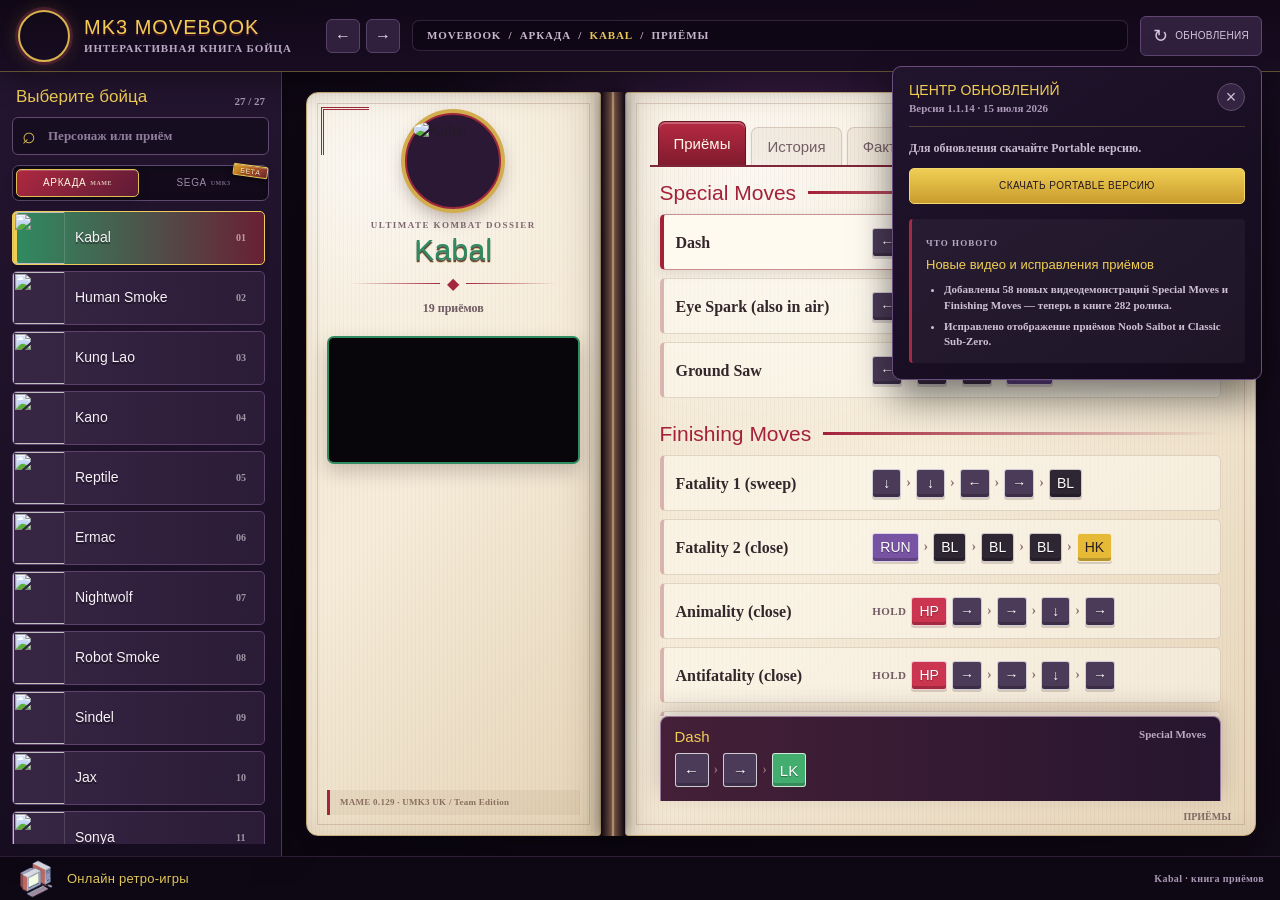
==== web/index.html @ 2551abf8 "feat: добавить мобильную версию сайта" ====
<!doctype html>
<html lang="ru">
<head>
    <meta charset="utf-8">
    <meta name="viewport" content="width=device-width, initial-scale=1">
    <meta id="metaDescription" name="description"
        content="Интерактивная книга приёмов Ultimate Mortal Kombat 3.">
    <meta name="theme-color" content="#140c1d">
    <title>MK3 MoveBook</title>
    <link rel="icon" href="assets/icon.ico" type="image/x-icon">
    <link rel="stylesheet" href="styles.css">
</head>
<body>
    <div class="app-shell">
        <header class="topbar">
            <div class="brand-mark" aria-hidden="true"></div>
            <div class="brand-copy">
                <strong>MK3 MOVEBOOK</strong>
                <span>интерактивная книга бойца</span>
            </div>

            <button id="mobileRosterToggle" class="mobile-roster-toggle"
                type="button" aria-expanded="false"
                aria-controls="rosterPanel">
                <span aria-hidden="true">☰</span>
                <b>Бойцы</b>
            </button>

            <nav class="history-controls" aria-label="Навигация">
                <button id="backButton" class="chrome-button" type="button" title="Назад">←</button>
                <button id="forwardButton" class="chrome-button" type="button" title="Вперёд">→</button>
            </nav>

            <div id="routeBar" class="route-bar" aria-label="Текущая страница"></div>

            <div class="update-control">
                <button id="updateButton" class="update-button" type="button"
                    data-state="idle" title="Открыть обновления"
                    aria-expanded="false" aria-controls="updatePanel">
                    <span aria-hidden="true">↻</span>
                    <b>Обновления</b>
                </button>
                <section id="updatePanel" class="update-panel" role="dialog"
                    aria-label="Обновления MK3 MoveBook" hidden>
                    <header class="update-panel-heading">
                        <div>
                            <span>Центр обновлений</span>
                            <strong id="updatePanelVersion"></strong>
                        </div>
                        <button id="updatePanelClose" type="button"
                            title="Закрыть">×</button>
                    </header>
                    <p id="updatePanelStatus">Проверяем обновления…</p>
                    <div id="updateProgress" class="update-progress"
                        role="progressbar" aria-label="Загрузка обновления"
                        aria-valuemin="0" aria-valuemax="100"
                        aria-valuenow="0" hidden>
                        <div class="update-progress-track">
                            <span id="updateProgressBar"></span>
                        </div>
                        <div class="update-progress-meta">
                            <strong id="updateProgressPercent">0%</strong>
                            <span id="updateProgressBytes"></span>
                        </div>
                    </div>
                    <button id="updateActionButton" class="update-action-button"
                        type="button">Проверить обновления</button>
                    <div class="update-notes">
                        <span>Что нового</span>
                        <h3 id="updateNotesTitle"></h3>
                        <ul id="updateNotesList"></ul>
                    </div>
                </section>
            </div>

        </header>

        <div class="workspace">
            <button id="rosterBackdrop" class="roster-backdrop" type="button"
                aria-label="Закрыть список бойцов" tabindex="-1"></button>
            <aside id="rosterPanel" class="roster-panel">
                <div class="roster-heading">
                    <p>Выберите бойца</p>
                    <strong id="fighterCount"></strong>
                    <button id="mobileRosterClose" class="mobile-roster-close"
                        type="button" aria-label="Закрыть список бойцов">×</button>
                </div>
                <label class="search-box">
                    <span aria-hidden="true">⌕</span>
                    <input id="searchInput" type="search" placeholder="Персонаж или приём">
                </label>
                <div id="platformSwitch" class="platform-switch"
                    role="group" aria-label="Версия игры">
                    <button type="button" data-platform="arcade"
                        aria-pressed="true" title="Аркадная версия через MAME">
                        <b>АРКАДА</b>
                        <small>MAME</small>
                    </button>
                    <button type="button" data-platform="sega"
                        aria-pressed="false" title="Ultimate Mortal Kombat 3 для SEGA — бета-версия данных">
                        <b>SEGA</b>
                        <small>UMK3</small>
                        <span class="platform-beta" aria-hidden="true">БЕТА</span>
                    </button>
                </div>
                <div id="rosterList" class="roster-list" role="listbox"></div>
            </aside>

            <main class="reader">
                <div class="reader-backdrop" aria-hidden="true"></div>
                <article class="book" aria-label="Книга приёмов">
                    <section class="book-page book-page-left">
                        <div class="page-corner page-corner-left" aria-hidden="true"></div>
                        <div class="fighter-seal">
                            <img id="heroPortrait" alt="">
                        </div>
                        <p class="edition-label">ULTIMATE KOMBAT DOSSIER</p>
                        <h1 id="fighterTitle"></h1>
                        <div class="ornament" aria-hidden="true"><span>◆</span></div>
                        <p id="fighterSubtitle" class="fighter-subtitle"></p>

                        <div class="contents-title">Содержание</div>
                        <nav id="categoryNav" class="category-nav"></nav>

                        <section id="movePreview" class="move-preview" hidden>
                            <video id="movePreviewVideo" muted loop playsinline
                                preload="metadata"></video>
                            <div id="moveRequirement" class="move-requirement"
                                role="note" hidden></div>
                        </section>

                        <div class="book-note">
                            <span id="bookNoteLabel">Источник комбинаций</span>
                            <strong id="bookNoteValue">command.dat</strong>
                            <small id="bookNoteMeta">Набор приёмов для MAME 0.129</small>
                        </div>
                    </section>

                    <div class="book-gutter" aria-hidden="true"></div>

                    <section class="book-page book-page-right">
                        <div class="page-corner page-corner-right" aria-hidden="true"></div>
                        <nav id="sectionTabs" class="section-tabs" aria-label="Разделы персонажа">
                            <button type="button" data-tab="moves">Приёмы</button>
                            <button type="button" data-tab="history">История</button>
                            <button type="button" data-tab="facts">Факты</button>
                            <button id="secretsButton" type="button"
                                data-tab="secrets">Секреты и коды</button>
                            <div class="notation-switch">
                                <span>Кнопки</span>
                                <button id="notationToggle" class="notation-toggle"
                                    type="button" role="switch" aria-checked="false"
                                    title="Переключить обозначения АРКАДА / SEGA">
                                    <i aria-hidden="true"></i>
                                    <b>АРКАДА</b>
                                    <b>SEGA</b>
                                </button>
                            </div>
                        </nav>

                        <div id="platformNotice" class="platform-notice"
                            role="note" hidden></div>
                        <div id="pageContent" class="page-content"></div>
                        <div id="comboFocus" class="combo-focus" hidden></div>
                        <div class="page-number" id="rightPageNumber"></div>
                    </section>
                </article>
            </main>
        </div>

        <footer class="statusbar">
            <button id="communityButton" class="community-entry" type="button"
                aria-pressed="false" title="Открыть страницу сообщества">
                <img src="assets/community/ori-logo.gif" alt="">
                <span>Онлайн ретро-игры</span>
            </button>
            <a id="portableDownload" class="portable-download"
                href="https://github.com/RinatBy/MK3MoveBook/releases/latest"
                target="_blank" rel="noopener noreferrer"
                hidden>Скачать Portable</a>
            <span id="statusText">Готово</span>
        </footer>
    </div>

    <div id="toastyEasterEgg" class="toasty-easter-egg" aria-hidden="true">
        <img src="assets/easter-eggs/toasty.png" alt="">
    </div>

    <script src="data/moves.js"></script>
    <script src="data/sega-moves.js"></script>
    <script src="data/lore.js"></script>
    <script>
        document.write('<script src="data/animations.js?v=' + Date.now() + '"><\/script>');
    </script>
    <script src="data/changelog.js"></script>
    <script src="app.js"></script>
</body>
</html>
---- web/styles.css ----
@font-face {
    font-family: "Russo One";
    src: url("assets/fonts/RussoOne-Regular.ttf") format("truetype");
    font-display: swap;
}

@font-face {
    font-family: "Literata";
    src: url("assets/fonts/Literata-Variable.ttf") format("truetype");
    font-weight: 200 900;
    font-display: swap;
}

:root {
    --ink: #251b26;
    --muted-ink: #73646b;
    --paper: #f1e5cf;
    --paper-deep: #e5d4b8;
    --wine: #a91f38;
    --wine-dark: #5a1221;
    --gold: #e2bd4c;
    --purple: #21142d;
    --purple-soft: #352442;
    --accent: #d8ad3a;
    color-scheme: dark;
    font-family: "Literata", Georgia, serif;
}

* {
    box-sizing: border-box;
}

html,
body {
    width: 100%;
    height: 100%;
    margin: 0;
    overflow: hidden;
    background: #100918;
}

button,
input,
select {
    font: inherit;
}

button {
    border: 0;
}

.app-shell {
    display: grid;
    grid-template-rows: 72px minmax(0, 1fr) 44px;
    width: 100%;
    height: 100%;
    min-width: 980px;
    color: #f8f1fa;
    background:
        linear-gradient(110deg, rgba(13, 7, 20, .96), rgba(35, 20, 48, .92)),
        url("assets/book-cover.png") center / cover fixed;
}

.topbar {
    display: grid;
    grid-template-columns: 54px 230px auto minmax(220px, 1fr) auto;
    align-items: center;
    gap: 12px;
    padding: 8px 18px;
    background: linear-gradient(180deg, rgba(16, 8, 23, .98), rgba(25, 13, 34, .97));
    border-bottom: 1px solid rgba(230, 200, 99, .38);
    box-shadow: 0 8px 28px rgba(0, 0, 0, .38);
    z-index: 5;
}

.brand-mark {
    width: 52px;
    height: 52px;
    border: 2px solid #d7b44d;
    border-radius: 50%;
    background: url("assets/book-cover.png") 48% 46% / 310px auto;
    box-shadow: 0 0 0 3px rgba(117, 39, 62, .5), 0 0 20px rgba(228, 183, 63, .2);
}

.brand-copy {
    display: flex;
    flex-direction: column;
    min-width: 0;
}

.brand-copy strong {
    color: #f0ce55;
    font: 20px/1 "Russo One", sans-serif;
    letter-spacing: .05em;
    text-shadow: 0 2px 0 #4b1421;
}

.brand-copy span {
    margin-top: 6px;
    color: #baa9c4;
    font: 600 11px/1 "Literata", serif;
    letter-spacing: .08em;
    text-transform: uppercase;
}

.mobile-roster-toggle,
.mobile-roster-close,
.roster-backdrop {
    display: none;
}

.history-controls {
    display: flex;
    gap: 6px;
}

.chrome-button {
    width: 34px;
    height: 34px;
    color: #eadff0;
    background: #30203e;
    border: 1px solid #574267;
    border-radius: 6px;
    cursor: pointer;
}

.chrome-button:hover {
    color: #fff;
    background: #4b315f;
}

.route-bar {
    min-width: 0;
    padding: 9px 14px;
    overflow: hidden;
    color: #c6b6ce;
    background: rgba(8, 4, 13, .42);
    border: 1px solid rgba(132, 102, 150, .3);
    border-radius: 7px;
    font: 600 11px/1 "Literata", serif;
    letter-spacing: .08em;
    text-overflow: ellipsis;
    text-transform: uppercase;
    white-space: nowrap;
}

.route-bar b {
    color: #e6c657;
    font-weight: 800;
}

.update-control {
    position: relative;
}

.update-button {
    display: inline-flex;
    align-items: center;
    justify-content: center;
    gap: 7px;
    height: 40px;
    padding: 0 12px;
    color: #d7c4df;
    background: #30203e;
    border: 1px solid #604671;
    border-radius: 6px;
    cursor: pointer;
    white-space: nowrap;
}

.update-button > span {
    font: 18px/1 "Russo One", sans-serif;
}

.update-button > b {
    font: 10px/1 "Russo One", sans-serif;
    letter-spacing: .03em;
    text-transform: uppercase;
}

.hosted-site .update-button {
    gap: 0;
}

.hosted-site .update-button > span,
.hosted-site #updatePanelStatus,
.hosted-site .update-progress,
.hosted-site .update-action-button {
    display: none;
}

.hosted-site .update-notes {
    margin-top: 0;
}

.update-button:hover {
    color: #fff;
    background: #4b315f;
}

.update-button[data-state="available"] {
    color: #241521;
    background: linear-gradient(#f0ce55, #c89c2d);
    border-color: #f3d86d;
    box-shadow: 0 0 16px rgba(226, 189, 76, .24);
}

.update-button[data-state="error"] {
    color: #fff0f2;
    background: #7d2639;
    border-color: #c54a61;
}

.update-button:disabled {
    cursor: wait;
    opacity: .72;
}

.update-panel {
    position: absolute;
    top: calc(100% + 10px);
    right: 0;
    z-index: 20;
    width: 370px;
    padding: 16px;
    color: #eadff0;
    background: linear-gradient(145deg, #21142d, #130b1c);
    border: 1px solid #6b4d7d;
    border-radius: 9px;
    box-shadow: 0 18px 38px rgba(0, 0, 0, .52);
}

.update-panel[hidden] {
    display: none;
}

.update-panel-heading {
    display: flex;
    align-items: start;
    justify-content: space-between;
    gap: 14px;
    padding-bottom: 12px;
    border-bottom: 1px solid rgba(226, 189, 76, .25);
}

.update-panel-heading span,
.update-panel-heading strong {
    display: block;
}

.update-panel-heading span {
    color: #f0ce55;
    font: 14px/1 "Russo One", sans-serif;
    text-transform: uppercase;
}

.update-panel-heading strong {
    margin-top: 6px;
    color: #ac9ab8;
    font: 600 11px/1 "Literata", serif;
}

.update-panel-heading button {
    width: 28px;
    height: 28px;
    color: #cfbfd7;
    background: #342441;
    border: 1px solid #604c6d;
    border-radius: 50%;
    cursor: pointer;
    font: 18px/1 "Russo One", sans-serif;
}

.update-panel > p {
    margin: 13px 0 11px;
    color: #c9bacf;
    font: 600 12px/1.45 "Literata", serif;
}

.update-progress {
    margin: 0 0 11px;
}

.update-progress[hidden] {
    display: none;
}

.update-progress-track {
    height: 9px;
    overflow: hidden;
    background: #30233a;
    border: 1px solid #574663;
    border-radius: 999px;
    box-shadow: inset 0 1px 3px rgba(0, 0, 0, .42);
}

.update-progress-track span {
    display: block;
    width: 0;
    height: 100%;
    background: linear-gradient(90deg, #b52d4a, #f0ce55);
    border-radius: inherit;
    box-shadow: 0 0 10px rgba(240, 206, 85, .32);
    transition: width .14s linear;
}

.update-progress-meta {
    display: flex;
    justify-content: space-between;
    gap: 12px;
    margin-top: 6px;
    color: #ab9ab5;
    font: 650 10px/1 "Literata", serif;
}

.update-progress-meta strong {
    color: #f0ce55;
    font-family: "Russo One", sans-serif;
}

.update-action-button {
    width: 100%;
    min-height: 36px;
    padding: 7px 12px;
    color: #251721;
    background: linear-gradient(#f0ce55, #c89c2d);
    border: 1px solid #f3d86d;
    border-radius: 5px;
    cursor: pointer;
    font: 10px/1.2 "Russo One", sans-serif;
    letter-spacing: .04em;
    text-transform: uppercase;
}

.update-action-button:disabled {
    color: #93869a;
    background: #30233a;
    border-color: #574663;
    cursor: wait;
}

.update-notes {
    margin-top: 15px;
    padding: 13px 14px;
    color: #ddd0e2;
    background: rgba(255, 255, 255, .045);
    border-left: 3px solid #a72a43;
    border-radius: 4px;
}

.update-notes > span {
    color: #bba9c3;
    font: 700 9px/1 "Literata", serif;
    letter-spacing: .12em;
    text-transform: uppercase;
}

.update-notes h3 {
    margin: 7px 0 9px;
    color: #f0ce55;
    font: 13px/1.25 "Russo One", sans-serif;
}

.update-notes ul {
    display: grid;
    gap: 6px;
    margin: 0;
    padding-left: 18px;
    color: #cfc1d4;
    font: 580 11px/1.4 "Literata", serif;
}

.workspace {
    display: grid;
    grid-template-columns: 282px minmax(0, 1fr);
    min-height: 0;
}

.roster-panel {
    display: grid;
    grid-template-rows: auto auto auto minmax(0, 1fr);
    gap: 10px;
    padding: 16px 12px 12px;
    overflow: hidden;
    background: linear-gradient(180deg, rgba(36, 21, 48, .98), rgba(23, 13, 32, .98));
    border-right: 1px solid rgba(226, 189, 76, .28);
    box-shadow: 10px 0 28px rgba(0, 0, 0, .22);
    z-index: 2;
}

.roster-heading {
    display: flex;
    align-items: end;
    justify-content: space-between;
    padding: 0 4px;
}

.roster-heading p {
    margin: 0;
    color: #f0ce55;
    font: 17px/1.1 "Russo One", sans-serif;
}

.roster-heading strong {
    color: #a894b5;
    font: 700 11px/1 "Literata", serif;
}

.search-box {
    display: grid;
    grid-template-columns: 24px 1fr;
    align-items: center;
    height: 38px;
    padding: 0 9px;
    background: #160d20;
    border: 1px solid #5f496f;
    border-radius: 6px;
}

.search-box span {
    color: #d8b84f;
    font-size: 23px;
}

.search-box input {
    width: 100%;
    color: #fff;
    background: transparent;
    border: 0;
    outline: 0;
    font: 600 13px/1 "Literata", serif;
}

.search-box input::placeholder {
    color: #8f7d9c;
}

.platform-switch {
    display: grid;
    grid-template-columns: 1fr 1fr;
    gap: 3px;
    padding: 3px;
    background: #130b1b;
    border: 1px solid #5f496f;
    border-radius: 7px;
    box-shadow: inset 0 2px 8px rgba(0, 0, 0, .3);
}

.platform-switch button {
    position: relative;
    display: flex;
    align-items: center;
    justify-content: center;
    gap: 4px;
    min-width: 0;
    height: 28px;
    padding: 1px 6px 0;
    color: #9d8aaa;
    background: transparent;
    border: 1px solid transparent;
    border-radius: 5px;
    cursor: pointer;
}

.platform-switch button:hover {
    color: #f5e8f7;
    background: #30203e;
    border-color: #684e78;
}

.platform-switch button[aria-pressed="true"] {
    color: #fff7df;
    background:
        linear-gradient(135deg, rgba(181, 42, 66, .96), rgba(94, 27, 55, .98));
    border-color: #dfbd52;
    box-shadow:
        inset 0 1px 0 rgba(255, 255, 255, .2),
        0 3px 10px rgba(0, 0, 0, .28);
}

.platform-switch button[data-platform="sega"][aria-pressed="true"] {
    background:
        linear-gradient(135deg, rgba(0, 145, 208, .96), rgba(0, 72, 138, .98));
}

.platform-beta {
    position: absolute;
    top: -5px;
    right: -4px;
    z-index: 2;
    min-width: 35px;
    padding: 2px 5px 1px;
    color: #fff8dc;
    background:
        linear-gradient(135deg, #d8a527 0%, #ad561f 52%, #692035 100%);
    border: 1px solid #f0ce55;
    border-radius: 2px;
    box-shadow:
        inset 0 1px 0 rgba(255, 255, 255, .28),
        0 2px 5px rgba(0, 0, 0, .5);
    font: 7px/1 "Russo One", sans-serif;
    letter-spacing: .08em;
    text-shadow: 0 1px 1px rgba(66, 17, 16, .85);
    white-space: nowrap;
    transform: rotate(8deg);
    pointer-events: none;
}

.platform-switch button b {
    display: block;
    font: 10px/1 "Russo One", sans-serif;
    letter-spacing: .06em;
}

.platform-switch button small {
    display: block;
    color: currentColor;
    font: 700 6px/1 "Literata", serif;
    letter-spacing: .08em;
    opacity: .72;
}

.roster-list {
    display: grid;
    align-content: start;
    gap: 6px;
    padding-right: 4px;
    overflow-x: hidden;
    overflow-y: auto;
    scrollbar-color: #76558d #1a1022;
    scrollbar-width: thin;
}

.fighter-card {
    --card-accent: #9e2637;
    display: grid;
    grid-template-columns: 52px 1fr 28px;
    align-items: center;
    min-height: 54px;
    padding: 0;
    overflow: hidden;
    color: #f7f0f8;
    text-align: left;
    background: linear-gradient(90deg, rgba(57, 39, 70, .95), rgba(45, 29, 57, .88));
    border: 1px solid #5a426b;
    border-radius: 5px;
    cursor: pointer;
    transition: transform .13s ease, border-color .13s ease, background .13s ease;
}

.fighter-card:hover {
    transform: translateX(3px);
    border-color: #9c77b3;
    background: #493258;
}

.fighter-card[aria-selected="true"] {
    background: linear-gradient(90deg, var(--card-accent), #692035);
    border-color: #edcb5d;
    box-shadow: inset 4px 0 0 #f0ce55, 0 4px 12px rgba(0, 0, 0, .25);
}

.fighter-card img {
    width: 52px;
    height: 52px;
    object-fit: cover;
    image-rendering: auto;
    border-right: 1px solid rgba(255, 255, 255, .14);
}

.fighter-card span {
    display: grid;
    min-width: 0;
    gap: 4px;
    padding: 0 10px;
}

.fighter-card span b {
    overflow: hidden;
    font: 14px/1.1 "Russo One", sans-serif;
    text-overflow: ellipsis;
    text-shadow: 0 2px 1px rgba(0, 0, 0, .45);
    white-space: nowrap;
}

.fighter-card span em {
    width: max-content;
    max-width: 100%;
    padding: 3px 5px 2px;
    overflow: hidden;
    color: #f7e5ad;
    background: rgba(111, 26, 43, .9);
    border: 1px solid rgba(235, 190, 75, .5);
    border-radius: 3px;
    font: 8px/1 "Russo One", sans-serif;
    font-style: normal;
    letter-spacing: .04em;
    text-overflow: ellipsis;
    white-space: nowrap;
}

.fighter-card > small {
    color: rgba(255, 255, 255, .55);
    font: 700 10px/1 "Literata", serif;
}

.fighter-card.is-platform-unavailable {
    opacity: .7;
    background: linear-gradient(90deg, rgba(52, 48, 57, .96), rgba(35, 31, 40, .92));
    border-color: #605963;
}

.fighter-card.is-platform-unavailable:hover {
    opacity: .9;
    border-color: #958a99;
    background: #464047;
}

.fighter-card.is-platform-unavailable[aria-selected="true"] {
    opacity: .88;
    background: linear-gradient(90deg, #4f464d, #342d35);
    border-color: #dfbd52;
}

.fighter-card.is-platform-unavailable img {
    filter: grayscale(1) brightness(.72) contrast(1.08);
}

.reader {
    position: relative;
    min-width: 0;
    min-height: 0;
    padding: 20px 24px;
    overflow: hidden;
}

.reader-backdrop {
    position: absolute;
    inset: 0;
    background:
        radial-gradient(circle at 50% 8%, rgba(126, 60, 143, .34), transparent 40%),
        linear-gradient(rgba(13, 7, 18, .38), rgba(10, 5, 14, .68));
    pointer-events: none;
}

.book {
    position: relative;
    display: grid;
    grid-template-columns: minmax(230px, 31%) 24px minmax(0, 1fr);
    width: min(1180px, 100%);
    height: 100%;
    margin: 0 auto;
    filter: drop-shadow(0 24px 28px rgba(0, 0, 0, .48));
}

.book-page {
    position: relative;
    min-width: 0;
    min-height: 0;
    color: var(--ink);
    background:
        linear-gradient(90deg, rgba(105, 69, 42, .035) 1px, transparent 1px) 0 0 / 4px 100%,
        radial-gradient(circle at 20% 10%, rgba(255, 255, 255, .72), transparent 35%),
        linear-gradient(135deg, var(--paper), #f6ecd9 48%, var(--paper-deep));
    border: 1px solid #c8ad7c;
}

.book-page::after {
    content: "";
    position: absolute;
    inset: 10px;
    border: 1px solid rgba(112, 60, 45, .2);
    pointer-events: none;
}

.book-page-left {
    display: flex;
    flex-direction: column;
    align-items: center;
    padding: 28px 24px 34px;
    border-radius: 12px 3px 3px 12px;
    box-shadow: inset -18px 0 28px rgba(84, 52, 36, .11);
}

.book-page-right {
    display: grid;
    grid-template-rows: 54px auto minmax(0, 1fr) auto;
    padding: 20px 24px 34px;
    border-radius: 3px 12px 12px 3px;
    box-shadow: inset 18px 0 28px rgba(84, 52, 36, .09);
}

.book-page-right.is-global-page {
    grid-template-rows: minmax(0, 1fr) auto;
}

.book-page-right.is-global-page .page-content {
    grid-row: 1;
}

.book-page-right.is-global-page .combo-focus {
    grid-row: 2;
}

.book-gutter {
    position: relative;
    z-index: 2;
    background: linear-gradient(90deg, rgba(15, 7, 18, .8), #6d4d40 43%, #c2a77e 50%, #6d4d40 57%, rgba(15, 7, 18, .8));
    box-shadow: 0 0 18px rgba(0, 0, 0, .55);
}

.page-corner {
    position: absolute;
    top: 14px;
    width: 48px;
    height: 48px;
    border-top: 3px double #9b273b;
}

.page-corner-left {
    left: 14px;
    border-left: 3px double #9b273b;
}

.page-corner-right {
    right: 14px;
    border-right: 3px double #9b273b;
}

.fighter-seal {
    position: relative;
    width: 112px;
    height: 112px;
    padding: 7px;
    border: 2px solid #9d273b;
    border-radius: 50%;
    background: #2a1834;
    box-shadow: 0 0 0 4px #d2ad4d, 0 8px 18px rgba(52, 24, 30, .35);
}

.fighter-seal img {
    width: 100%;
    height: 100%;
    border-radius: 50%;
    object-fit: cover;
}

.book.is-platform-unavailable .fighter-seal img {
    filter: grayscale(1) brightness(.75) contrast(1.08);
}

.fighter-seal.is-secrets {
    padding: 5px;
    background: #ead9bd;
}

.fighter-seal.is-secrets img {
    opacity: 1;
    object-fit: contain;
}

.fighter-seal.is-toasty-trigger {
    cursor: pointer;
    transition: transform .16s ease, box-shadow .16s ease;
}

.fighter-seal.is-toasty-trigger:hover {
    transform: translateY(-2px);
    box-shadow:
        0 0 0 4px #f0c95c,
        0 10px 20px rgba(52, 24, 30, .4);
}

.fighter-seal.is-toasty-trigger:focus-visible {
    outline: 3px solid rgba(242, 205, 83, .75);
    outline-offset: 6px;
}

.fighter-seal.is-community {
    width: 132px;
    height: 132px;
    padding: 8px;
    background: #180f21;
    border-color: #8d4a31;
    border-radius: 18px;
    box-shadow:
        0 0 0 4px #c5914d,
        0 10px 22px rgba(52, 24, 30, .32);
}

.fighter-seal.is-community img {
    border-radius: 10px;
    object-fit: contain;
    image-rendering: auto;
}

.edition-label {
    margin: 20px 0 7px;
    color: #7f6670;
    font: 700 9px/1 "Literata", serif;
    letter-spacing: .16em;
}

#fighterTitle {
    max-width: 100%;
    margin: 0;
    color: var(--accent);
    font: 30px/.98 "Russo One", sans-serif;
    letter-spacing: .01em;
    text-align: center;
    text-shadow: 0 2px 0 rgba(45, 27, 34, .72), 0 3px 0 rgba(215, 186, 119, .72);
    word-break: break-word;
}

.ornament {
    display: flex;
    align-items: center;
    width: 82%;
    gap: 7px;
    margin: 15px 0 10px;
    color: #a3273d;
}

.ornament::before,
.ornament::after {
    content: "";
    flex: 1;
    height: 1px;
    background: linear-gradient(90deg, transparent, #a3273d);
}

.ornament::after {
    background: linear-gradient(90deg, #a3273d, transparent);
}

.fighter-subtitle {
    margin: 0 0 18px;
    color: #6d5a60;
    font: 650 12px/1.45 "Literata", serif;
    text-align: center;
}

.contents-title {
    width: 100%;
    margin-bottom: 7px;
    color: #9c2338;
    font: 18px/1 "Russo One", sans-serif;
}

.category-nav {
    width: 100%;
    min-height: 0;
    overflow-y: auto;
}

.category-link {
    display: flex;
    align-items: center;
    justify-content: space-between;
    width: 100%;
    padding: 8px 5px;
    color: #35282d;
    background: transparent;
    border-bottom: 1px dotted rgba(93, 64, 59, .35);
    cursor: pointer;
    font: 700 12px/1.2 "Literata", serif;
    text-align: left;
}

.category-link:hover {
    color: #a42138;
    padding-left: 10px;
}

.category-link b {
    color: #9d7d55;
    font: 800 10px/1 "Literata", serif;
}

.move-preview {
    position: relative;
    z-index: 1;
    flex: 0 0 auto;
    width: 100%;
    margin: 14px 0 10px;
    overflow: hidden;
    background: #160f1b;
    border: 2px solid var(--accent);
    border-radius: 7px;
    box-shadow: 0 8px 18px rgba(52, 29, 39, .22);
}

.move-preview[hidden] {
    display: none;
}

.move-preview video {
    display: block;
    width: 100%;
    height: auto;
    background: #08060a;
    object-fit: contain;
    cursor: pointer;
}

.move-preview video[hidden] {
    display: none;
}

.move-requirement {
    position: relative;
    padding: 8px 10px 10px;
    color: #f8eee2;
    background:
        radial-gradient(circle at 100% 0, rgba(210, 151, 48, .18), transparent 40%),
        linear-gradient(145deg, #321624, #190f1c 68%);
    border-top: 2px solid #d39a35;
    box-shadow: inset 0 1px 0 rgba(255, 234, 177, .12);
    font: 650 10px/1.3 "Literata", serif;
}

.move-requirement[hidden] {
    display: none;
}

.move-requirement-heading {
    display: flex;
    align-items: center;
    gap: 6px;
    color: #ffd66d;
    text-transform: uppercase;
}

.move-requirement-heading span {
    display: inline-grid;
    place-items: center;
    flex: 0 0 18px;
    width: 18px;
    height: 18px;
    color: #28121d;
    background: #f0bd49;
    border-radius: 50%;
    box-shadow: 0 0 12px rgba(238, 180, 63, .35);
    font: 13px/1 "Russo One", sans-serif;
}

.move-requirement-heading strong {
    font: 11px/1.1 "Russo One", sans-serif;
    letter-spacing: .06em;
}

.move-requirement-lead {
    margin: 6px 0;
    color: #fff8e9;
}

.move-requirement-lead b {
    color: #ffd66d;
}

.move-requirement ol {
    margin: 0;
    padding-left: 16px;
}

.move-requirement li + li {
    margin-top: 5px;
}

.move-requirement li::marker {
    color: #eab448;
    font-weight: 900;
}

.move-requirement li b {
    color: #ffd66d;
}

.move-requirement-command {
    display: inline;
}

.move-requirement-action {
    color: #e6d7cf;
}

.move-requirement-command .keycap {
    display: inline-grid;
    min-width: 20px;
    height: 20px;
    margin: 0 1px;
    padding: 0 4px;
    vertical-align: middle;
    font-size: 9px;
}

.move-requirement-command .sequence-separator {
    color: #c9a45d;
    font-size: 9px;
}

.book-note {
    width: 100%;
    margin-top: auto;
    padding: 10px 12px;
    color: #725e63;
    background: rgba(130, 86, 65, .08);
    border-left: 3px solid #a5263c;
    font-size: 10px;
}

.book-note span,
.book-note strong,
.book-note small {
    display: block;
}

.book-note strong {
    margin-top: 3px;
    color: #3c2b31;
    letter-spacing: .05em;
}

.book-note small {
    margin-top: 6px;
    color: #8a6f60;
    font: 700 9px/1.2 "Literata", serif;
    letter-spacing: .03em;
}

.book-note span[hidden],
.book-note strong[hidden],
.book-note small[hidden] {
    display: none;
}

.book-note span[hidden] ~ small {
    margin-top: 0;
}

.section-tabs {
    position: relative;
    z-index: 2;
    grid-row: 1;
    display: flex;
    align-items: end;
    gap: 5px;
    padding: 0 8px;
    border-bottom: 2px solid #7f2638;
}

.section-tabs[hidden] {
    display: none;
}

.section-tabs > button {
    height: 38px;
    padding: 0 15px;
    color: #745e65;
    background: rgba(151, 111, 78, .08);
    border: 1px solid rgba(116, 77, 59, .22);
    border-bottom: 0;
    border-radius: 7px 7px 0 0;
    cursor: pointer;
    font: 15px/1 "Russo One", sans-serif;
}

.section-tabs > button:hover {
    color: #9d2037;
    background: rgba(169, 31, 56, .08);
}

.section-tabs > button[aria-selected="true"] {
    height: 44px;
    color: #fff8e8;
    background: linear-gradient(#b52a42, #811b2e);
    border-color: #651424;
    box-shadow: inset 0 2px 0 rgba(255, 255, 255, .25);
}

.platform-notice {
    position: relative;
    z-index: 3;
    display: grid;
    grid-row: 2;
    grid-template-columns: auto minmax(0, 1fr);
    align-items: center;
    gap: 11px;
    margin: 10px 10px 0;
    padding: 10px 12px;
    color: #4b2b31;
    background:
        linear-gradient(90deg, rgba(176, 41, 61, .16), rgba(117, 82, 68, .08));
    border: 1px solid rgba(151, 35, 53, .38);
    border-left: 5px solid #a5263c;
    border-radius: 5px;
}

.platform-notice[hidden] {
    display: none;
}

.platform-notice strong {
    padding: 5px 7px 4px;
    color: #fff4d4;
    background: #8f2135;
    border-radius: 3px;
    font: 10px/1 "Russo One", sans-serif;
    letter-spacing: .05em;
    white-space: nowrap;
}

.platform-notice span {
    font: 700 11px/1.35 "Literata", serif;
}

.notation-switch {
    display: flex;
    align-items: center;
    gap: 3px;
    height: 34px;
    margin: 0 0 5px auto;
    padding: 3px;
    color: #79636a;
    background: rgba(74, 48, 67, .09);
    border: 1px solid rgba(111, 73, 80, .25);
    border-radius: 18px;
}

.notation-switch[hidden] {
    display: none;
}

.notation-switch > span {
    padding: 0 5px 0 8px;
    font: 650 9px/1 "Literata", serif;
    letter-spacing: .06em;
    text-transform: uppercase;
}

.notation-toggle {
    position: relative;
    display: grid;
    grid-template-columns: 1fr 1fr;
    width: 124px;
    height: 28px;
    padding: 2px;
    overflow: hidden;
    color: #705b63;
    background: rgba(68, 45, 62, .09);
    border: 1px solid rgba(111, 73, 80, .28);
    border-radius: 14px;
    cursor: pointer;
}

.notation-toggle i {
    position: absolute;
    top: 2px;
    left: 2px;
    width: calc(50% - 2px);
    height: 22px;
    background: linear-gradient(#a82a42, #701b2d);
    border-radius: 11px;
    box-shadow: inset 0 1px 0 rgba(255, 255, 255, .25),
        0 2px 5px rgba(66, 36, 43, .2);
    transition: transform .22s ease;
}

.notation-toggle[aria-checked="true"] i {
    transform: translateX(100%);
}

.notation-toggle b {
    position: relative;
    z-index: 1;
    display: grid;
    place-items: center;
    color: #705b63;
    font: 9px/1 "Russo One", sans-serif;
}

.notation-toggle b:first-of-type,
.notation-toggle[aria-checked="true"] b:last-of-type {
    color: #fff8e8;
}

.notation-toggle[aria-checked="true"] b:first-of-type {
    color: #705b63;
}

.page-content {
    position: relative;
    z-index: 1;
    grid-row: 3;
    min-height: 0;
    padding: 14px 10px 30px;
    overflow-y: auto;
    scrollbar-color: #9e735f transparent;
    scrollbar-width: thin;
}

.chapter {
    scroll-margin-top: 8px;
}

.chapter + .chapter {
    margin-top: 24px;
}

.chapter-heading {
    display: flex;
    align-items: center;
    gap: 12px;
    margin: 0 0 10px;
    color: #a32139;
    font: 21px/1.1 "Russo One", sans-serif;
    text-transform: none;
}

.chapter-heading::after {
    content: "";
    flex: 1;
    height: 3px;
    background: linear-gradient(90deg, #a32139, transparent);
}

.move-list {
    display: grid;
    gap: 8px;
}

.move-card {
    display: grid;
    grid-template-columns: minmax(135px, .7fr) minmax(240px, 1.3fr);
    align-items: center;
    gap: 16px;
    min-height: 56px;
    padding: 8px 12px;
    background: rgba(255, 253, 245, .46);
    border: 1px solid rgba(111, 73, 58, .18);
    border-left: 4px solid rgba(145, 36, 53, .3);
    border-radius: 5px;
    cursor: pointer;
    transition: transform .12s ease, background .12s ease, border-color .12s ease;
}

.move-card:hover {
    transform: translateX(3px);
    background: rgba(255, 253, 245, .78);
    border-left-color: #a42138;
}

.move-card.is-selected {
    background: #fffaf0;
    border-color: rgba(139, 30, 47, .48);
    border-left-color: #a42138;
    box-shadow: 0 4px 12px rgba(73, 42, 37, .12);
}

.move-name {
    display: flex;
    flex-direction: column;
    align-items: flex-start;
    gap: 5px;
    color: #34262b;
    font: 750 16px/1.2 "Literata", serif;
}

.move-platform-badge {
    display: inline-flex;
    padding: 3px 6px;
    color: #fff8dc;
    background: #775824;
    border: 1px solid rgba(113, 72, 23, .35);
    border-radius: 3px;
    font: 8px/1 "Russo One", sans-serif;
    letter-spacing: .04em;
    text-transform: uppercase;
}

.move-platform-badge.is-sega-only {
    background: #5f3c77;
    border-color: #8764a0;
}

.move-platform-badge.is-unavailable {
    color: #f5e9e9;
    background: #6f3d45;
    border-color: #96616a;
}

.move-command,
.combo-keys {
    display: flex;
    flex-wrap: wrap;
    align-items: center;
    gap: 5px;
}

.keycap {
    display: inline-grid;
    place-items: center;
    min-width: 29px;
    height: 29px;
    padding: 0 7px;
    color: #fff;
    background: #4a3a55;
    border: 1px solid rgba(255, 255, 255, .74);
    border-radius: 3px;
    box-shadow: inset 0 -3px 0 rgba(0, 0, 0, .2), 0 2px 0 rgba(67, 43, 35, .18);
    font: 14px/1 "Russo One", sans-serif;
    text-shadow: 0 1px 1px rgba(0, 0, 0, .36);
}

.keycap.hp { background: #cb3550; }
.keycap.lp { background: #347fc9; }
.keycap.hk { color: #2a2022; background: #e6b937; text-shadow: none; }
.keycap.lk { background: #43ad70; }
.keycap.bl { background: #2e2632; }
.keycap.run { background: #7853a4; }
.keycap.direction { background: #4b3a58; }

.sequence-separator {
    color: #8d6d72;
    font: 900 14px/1 "Literata", serif;
}

.sequence-text {
    color: #725b62;
    font: 750 11px/1 "Literata", serif;
    letter-spacing: .04em;
    text-transform: uppercase;
}

.combo-focus {
    position: relative;
    z-index: 3;
    grid-row: 4;
    margin: 0 10px;
    padding: 12px 14px 14px;
    color: #fff9ed;
    background:
        linear-gradient(90deg, rgba(69, 31, 56, .98), rgba(38, 21, 46, .98)),
        #2d2036;
    border: 1px solid #997a9e;
    border-bottom: 0;
    border-radius: 8px 8px 0 0;
    box-shadow: 0 -8px 22px rgba(61, 35, 45, .22);
}

.combo-focus-header {
    display: flex;
    justify-content: space-between;
    gap: 12px;
    margin-bottom: 9px;
}

.combo-focus-header strong {
    color: #f0ce55;
    font: 15px/1 "Russo One", sans-serif;
}

.combo-focus-header span {
    color: #baabbf;
    font: 650 11px/1 "Literata", serif;
}

.combo-focus .keycap {
    min-width: 34px;
    height: 34px;
    font-size: 15px;
}

.lore-page,
.codes-page {
    color: #34282c;
}

.editorial-heading {
    margin: 2px 0 18px;
    padding: 0 4px 15px;
    border-bottom: 1px solid rgba(130, 80, 65, .24);
    text-align: center;
}

.editorial-heading > span,
.codes-heading > span {
    color: #9e263b;
    font: 10px/1 "Russo One", sans-serif;
    letter-spacing: .14em;
    text-transform: uppercase;
}

.editorial-heading h2 {
    margin: 8px 0 7px;
    color: var(--accent);
    font: 31px/1 "Russo One", sans-serif;
    text-shadow: 0 1px 0 #fff8e8, 0 2px 0 rgba(58, 35, 42, .28);
}

.editorial-heading p {
    max-width: 580px;
    margin: 0 auto;
    color: #786268;
    font: 570 13px/1.5 "Literata", serif;
}

.lore-hero {
    position: relative;
    display: block;
    width: calc(100% - 4px);
    height: auto;
    aspect-ratio: 250 / 127;
    margin: -3px 2px 18px;
    overflow: hidden;
    background: #efe2cc;
    border: 2px solid var(--accent);
    border-radius: 6px;
    box-shadow: 0 7px 16px rgba(53, 29, 35, .2);
}

.lore-hero img {
    display: block;
    width: 100%;
    height: 100%;
    max-width: none;
    object-fit: contain;
    object-position: center;
}

.lore-chapter {
    scroll-margin-top: 8px;
    margin: 0 2px 16px;
    padding: 18px 20px 20px;
    background:
        linear-gradient(100deg, rgba(255, 252, 243, .78), rgba(246, 232, 209, .52)),
        rgba(255, 255, 255, .35);
    border: 1px solid rgba(111, 73, 58, .2);
    border-left: 4px solid #a5263c;
    border-radius: 5px;
    box-shadow: 0 5px 13px rgba(75, 48, 41, .08);
}

.lore-chapter-heading {
    display: grid;
    grid-template-columns: 1fr auto;
    align-items: end;
    column-gap: 14px;
    margin-bottom: 11px;
}

.lore-chapter-heading span {
    grid-column: 1 / -1;
    margin-bottom: 5px;
    color: #a5263c;
    font: 10px/1 "Russo One", sans-serif;
    letter-spacing: .12em;
    text-transform: uppercase;
}

.lore-chapter-heading h2 {
    margin: 0;
    color: #3c2930;
    font: 21px/1.1 "Russo One", sans-serif;
}

.lore-chapter-heading em {
    color: #90767a;
    font: 650 10px/1 "Literata", serif;
}

.lore-chapter > p {
    margin: 0;
    color: #45363a;
    font: 580 15px/1.72 "Literata", Georgia, serif;
}

.lore-chapter > p::first-letter {
    float: left;
    margin: 4px 7px 0 0;
    color: #a5263c;
    font: 38px/.8 "Russo One", sans-serif;
}

.lore-note {
    border-left-color: #96753a;
}

.fact-grid {
    display: grid;
    gap: 10px;
}

.fact-card {
    display: grid;
    grid-template-columns: 46px 1fr;
    align-items: center;
    min-height: 74px;
    overflow: hidden;
    background: rgba(255, 252, 243, .68);
    border: 1px solid rgba(111, 73, 58, .2);
    border-radius: 5px;
}

.fact-card b {
    display: grid;
    align-self: stretch;
    place-items: center;
    color: #f5df9c;
    background: linear-gradient(#6b2332, #3d1d29);
    font: 17px/1 "Russo One", sans-serif;
}

.fact-card p {
    margin: 0;
    padding: 12px 15px;
    color: #433439;
    font: 620 14px/1.55 "Literata", serif;
}

.source-caption {
    margin: 18px 4px 0;
    padding-top: 12px;
    color: #846f72;
    border-top: 1px solid rgba(130, 80, 65, .2);
    font: 550 11px/1.5 "Literata", serif;
}

.source-warning {
    margin: 0 2px 16px;
    padding: 12px 14px;
    color: #5c3c24;
    background: rgba(226, 189, 76, .17);
    border: 1px solid rgba(154, 112, 33, .32);
    border-left: 4px solid #bd8e24;
    border-radius: 5px;
}

.source-warning strong {
    color: #7d2634;
    font: 13px/1 "Russo One", sans-serif;
}

.source-warning p {
    margin: 6px 0 0;
    font: 580 12px/1.45 "Literata", serif;
}

.codes-section {
    scroll-margin-top: 8px;
    margin: 0 2px 24px;
    padding-bottom: 20px;
    border-bottom: 2px solid rgba(147, 91, 68, .18);
}

.codes-heading {
    margin-bottom: 12px;
}

.codes-heading h2 {
    display: flex;
    align-items: center;
    gap: 12px;
    margin: 6px 0 0;
    color: #9e263b;
    font: 22px/1.1 "Russo One", sans-serif;
}

.codes-heading h2::after {
    content: "";
    flex: 1;
    height: 2px;
    background: linear-gradient(90deg, #a5263c, transparent);
}

.code-steps {
    display: grid;
    gap: 7px;
    margin: 0;
    padding: 0;
    counter-reset: code-step;
    list-style: none;
}

.code-steps li {
    position: relative;
    min-height: 34px;
    padding: 7px 10px 7px 40px;
    color: #49393e;
    background: rgba(255, 252, 243, .52);
    border: 1px solid rgba(111, 73, 58, .14);
    border-radius: 4px;
    font: 590 12px/1.45 "Literata", serif;
    counter-increment: code-step;
}

.code-steps li::before {
    content: counter(code-step);
    position: absolute;
    top: 6px;
    left: 8px;
    display: grid;
    place-items: center;
    width: 23px;
    height: 23px;
    color: #f7e6b5;
    background: #5d2635;
    border-radius: 50%;
    font: 11px/1 "Russo One", sans-serif;
}

.code-steps.compact {
    margin-bottom: 12px;
}

.code-example {
    display: grid;
    grid-template-columns: auto 1fr;
    align-items: center;
    gap: 18px;
    margin-top: 12px;
    padding: 12px 14px;
    color: #3d3034;
    background: rgba(57, 35, 50, .09);
    border: 1px solid rgba(100, 65, 80, .2);
    border-radius: 6px;
}

.code-example > div > span {
    display: block;
    margin-bottom: 7px;
    color: #8f283a;
    font: 10px/1 "Russo One", sans-serif;
    letter-spacing: .08em;
    text-transform: uppercase;
}

.code-example p {
    margin: 0;
    font: 620 12px/1.55 "Literata", serif;
}

.symbol-grid {
    display: grid;
    grid-template-columns: repeat(10, minmax(42px, 1fr));
    gap: 5px;
}

.symbol-grid figure {
    margin: 0;
    padding: 4px;
    overflow: hidden;
    background: #1b151b;
    border: 1px solid #6d5967;
    border-radius: 4px;
    box-shadow: 0 3px 8px rgba(49, 29, 34, .16);
}

.symbol-grid img {
    display: block;
    width: 100%;
    aspect-ratio: 7 / 6;
    object-fit: cover;
    image-rendering: pixelated;
}

.symbol-grid figcaption {
    padding: 5px 0 2px;
    color: #f0ce55;
    font: 14px/1 "Russo One", sans-serif;
    text-align: center;
}

.codes-explanation {
    margin: 10px 2px 0;
    color: #6f5b60;
    font: 570 11px/1.45 "Literata", serif;
}

.code-subheading {
    margin: 15px 0 7px;
    color: #60434c;
    font: 14px/1 "Russo One", sans-serif;
}

.code-list {
    display: grid;
    gap: 6px;
}

.code-row {
    display: grid;
    grid-template-columns: minmax(160px, 1fr) auto;
    align-items: center;
    gap: 12px;
    min-height: 48px;
    padding: 7px 10px 7px 13px;
    background: rgba(255, 252, 243, .6);
    border: 1px solid rgba(111, 73, 58, .17);
    border-left: 3px solid rgba(165, 38, 60, .35);
    border-radius: 4px;
}

.code-row strong {
    display: block;
    color: #3c2c31;
    font: 690 13px/1.25 "Literata", serif;
}

.code-row small {
    display: block;
    margin-top: 3px;
    color: #8b7478;
    font: 560 9px/1.2 "Literata", serif;
}

.kode {
    display: inline-flex;
    align-items: center;
    gap: 3px;
    white-space: nowrap;
}

.kode-digit {
    display: inline-grid;
    place-items: center;
    width: 23px;
    height: 27px;
    color: #f7e9b8;
    background: linear-gradient(#4e3a58, #2d2235);
    border: 1px solid #7e687f;
    border-radius: 3px;
    box-shadow: inset 0 -3px 0 rgba(0, 0, 0, .22);
    font: 13px/1 "Russo One", sans-serif;
}

.kode-separator {
    color: #9b6f72;
    font: 14px/1 "Russo One", sans-serif;
}

.unlock-grid {
    display: grid;
    grid-template-columns: repeat(3, minmax(0, 1fr));
    gap: 8px;
}

.unlock-card {
    padding: 12px;
    background: rgba(255, 252, 243, .66);
    border: 1px solid rgba(111, 73, 58, .2);
    border-top: 3px solid #a5263c;
    border-radius: 5px;
}

.unlock-card h3 {
    margin: 0 0 9px;
    color: #9e263b;
    font: 15px/1 "Russo One", sans-serif;
}

.unlock-card .kode {
    gap: 1px;
}

.unlock-card .kode-digit {
    width: 15px;
    height: 23px;
    font-size: 10px;
}

.unlock-card .kode-separator {
    font-size: 10px;
}

.unlock-card p {
    margin: 8px 0 0;
    color: #5b484e;
    font: 570 10px/1.45 "Literata", serif;
}

.empty-page {
    min-height: 100%;
    padding: 38px clamp(20px, 7vw, 76px);
    text-align: center;
}

.empty-kicker {
    color: #9c2338;
    font: 11px/1 "Russo One", sans-serif;
    letter-spacing: .14em;
    text-transform: uppercase;
}

.empty-page h2 {
    margin: 16px 0 12px;
    color: var(--accent);
    font: 35px/1.05 "Russo One", sans-serif;
    text-shadow: 0 2px 0 #6f1b2b;
}

.empty-page p {
    max-width: 560px;
    margin: 0 auto;
    color: #5f5055;
    font: 550 17px/1.65 "Literata", serif;
}

.empty-emblem {
    display: grid;
    place-items: center;
    width: 72px;
    height: 72px;
    margin: 28px auto;
    color: #a42138;
    border: 2px solid #a42138;
    border-radius: 50%;
    font-size: 28px;
}

.community-page {
    display: grid;
    align-content: center;
    min-height: 100%;
    gap: 26px;
    padding: 28px clamp(8px, 3vw, 36px) 34px;
}

.community-intro {
    max-width: 720px;
    margin: 0 auto;
    text-align: left;
}

.community-intro > p {
    margin: 0;
}

.community-links {
    display: grid;
    grid-template-columns: repeat(2, minmax(0, 1fr));
    gap: 16px;
    scroll-margin-top: 10px;
}

.community-card {
    display: grid;
    grid-template-columns: 78px minmax(0, 1fr);
    align-items: center;
    gap: 16px;
    min-height: 134px;
    padding: 18px;
    color: #33252d;
    text-decoration: none;
    background: rgba(255, 253, 245, .68);
    border: 1px solid rgba(105, 70, 62, .22);
    border-left: 5px solid var(--community-color);
    border-radius: 9px;
    box-shadow: 0 8px 18px rgba(66, 39, 38, .1);
    transition:
        transform .14s ease,
        box-shadow .14s ease,
        background .14s ease;
}

.community-card:hover {
    transform: translateY(-3px);
    background: #fffaf0;
    box-shadow: 0 13px 24px rgba(66, 39, 38, .16);
}

.community-card.is-telegram {
    --community-color: #2aabee;
}

.community-card.is-discord {
    --community-color: #5865f2;
}

.community-card img {
    width: 76px;
    height: 76px;
    object-fit: contain;
}

.community-card span {
    display: flex;
    min-width: 0;
    flex-direction: column;
}

.community-card small {
    color: var(--community-color);
    font: 11px/1 "Russo One", sans-serif;
    letter-spacing: .08em;
    text-transform: uppercase;
}

.community-card strong {
    margin-top: 8px;
    color: #34262c;
    font: 17px/1.2 "Russo One", sans-serif;
}

.community-card em {
    margin-top: 8px;
    color: #806c71;
    font: 650 12px/1.2 "Literata", serif;
    font-style: normal;
}

.community-footer-note {
    max-width: 620px;
    margin: 0 auto;
    color: #78656a;
    font: 650 12px/1.45 "Literata", serif;
    text-align: center;
}

.page-number {
    position: absolute;
    bottom: 13px;
    color: #7d6a66;
    font: 700 10px/1 "Literata", serif;
}

.book-page-right .page-number {
    right: 24px;
}

.statusbar {
    display: grid;
    grid-template-columns: minmax(0, 1fr) auto minmax(0, 1fr);
    align-items: center;
    padding: 0 16px 0 10px;
    color: #a998b5;
    background: #0e0815;
    border-top: 1px solid rgba(141, 102, 157, .25);
    font: 650 10px/1 "Literata", serif;
    letter-spacing: .04em;
}

.statusbar > #statusText {
    grid-column: 3;
    min-width: 0;
    overflow: hidden;
    justify-self: end;
    text-align: right;
    text-overflow: ellipsis;
    white-space: nowrap;
}

.portable-download {
    display: inline-flex;
    grid-column: 2;
    align-items: center;
    justify-content: center;
    justify-self: center;
    min-height: 30px;
    padding: 0 14px;
    color: #fff5cf;
    background: linear-gradient(#ae2942, #76182b);
    border: 1px solid #d9b84e;
    border-radius: 5px;
    box-shadow: 0 3px 10px rgba(0, 0, 0, .3);
    font: 10px/1 "Russo One", sans-serif;
    letter-spacing: .05em;
    text-decoration: none;
    text-transform: uppercase;
}

.portable-download:hover {
    color: #fffbe8;
    background: linear-gradient(#c73450, #8e1e34);
}

.portable-download[hidden] {
    display: none;
}

.toasty-easter-egg {
    position: fixed;
    right: 0;
    bottom: 34px;
    z-index: 80;
    width: min(24vw, 220px);
    max-width: 42vh;
    pointer-events: none;
    opacity: 0;
    transform: translateX(calc(100% + 24px));
    transition:
        transform .18s cubic-bezier(.18, .9, .2, 1.2),
        opacity .08s linear;
}

.toasty-easter-egg.is-visible {
    opacity: 1;
    transform: translateX(8px);
}

.toasty-easter-egg img {
    display: block;
    width: 100%;
    height: auto;
    filter: drop-shadow(-8px 8px 10px rgba(0, 0, 0, .5));
}

.community-entry {
    display: inline-flex;
    grid-column: 1;
    align-self: stretch;
    justify-self: start;
    height: 100%;
    align-items: center;
    gap: 11px;
    padding: 0 15px 0 6px;
    color: #e5c95e;
    background: transparent;
    cursor: pointer;
    font: 13px/1 "Russo One", sans-serif;
    letter-spacing: .02em;
    text-shadow: 0 1px 0 rgba(0, 0, 0, .7);
}

.community-entry:hover,
.community-entry[aria-pressed="true"] {
    color: #ffe277;
    background: transparent;
}

.community-entry img {
    width: 40px;
    height: 40px;
    object-fit: contain;
    image-rendering: auto;
}

.community-entry[aria-pressed="true"] img {
    filter: drop-shadow(0 0 5px rgba(226, 189, 76, .42));
}

@media (min-width: 1600px) and (min-height: 850px) {
    .book {
        width: min(1260px, 100%);
        grid-template-columns: 400px 24px minmax(0, 1fr);
    }

}

@media (max-height: 900px) {
    .book-page-left {
        padding: 20px;
    }

    .fighter-seal {
        width: 96px;
        height: 96px;
        padding: 6px;
    }

    .edition-label {
        margin: 12px 0 5px;
    }

    .ornament {
        margin: 10px 0 7px;
    }

    .fighter-subtitle {
        margin-bottom: 10px;
    }

    .contents-title {
        margin-bottom: 4px;
    }

    .category-nav {
        flex: 0 0 auto;
        max-height: 82px;
    }

    .category-link {
        padding: 6px 5px;
        font-size: 11px;
    }

    .move-preview {
        margin: 8px 0 6px;
    }

    .book-note {
        padding: 7px 10px;
    }
}

@media (max-width: 1120px) {
    .workspace {
        grid-template-columns: 240px minmax(0, 1fr);
    }

    .topbar {
        grid-template-columns: 46px 175px auto minmax(140px, 1fr) auto;
        gap: 8px;
        padding-inline: 12px;
    }

    .update-button {
        width: 40px;
        padding: 0;
    }

    .update-button > b {
        display: none;
    }

    .book {
        grid-template-columns: 215px 18px minmax(0, 1fr);
    }

    .move-card {
        grid-template-columns: 1fr;
        gap: 7px;
    }

    .section-tabs > button {
        padding-inline: 10px;
        font-size: 13px;
    }

    .notation-switch > span {
        display: none;
    }

    .notation-toggle {
        width: 112px;
    }

    .unlock-grid {
        grid-template-columns: 1fr;
    }

    .community-links {
        grid-template-columns: 1fr;
    }

    .community-card {
        min-height: 108px;
    }

    .toasty-easter-egg {
        bottom: 46px;
        width: min(36vw, 170px);
    }
}

@media (max-width: 979px) {
    html,
    body {
        width: 100%;
        height: auto;
        min-height: 100%;
        overscroll-behavior-x: none;
    }

    html {
        overflow-x: hidden;
        overflow-y: auto;
        scrollbar-gutter: stable;
    }

    body {
        overflow: visible;
        touch-action: pan-y;
    }

    html.mobile-roster-open,
    body.mobile-roster-open {
        overflow: hidden;
    }

    .app-shell {
        display: flex;
        flex-direction: column;
        width: 100%;
        height: auto;
        min-width: 0;
        min-height: 100vh;
        min-height: 100dvh;
    }

    .topbar {
        position: sticky;
        top: 0;
        z-index: 60;
        grid-template-areas: "mark brand update roster";
        grid-template-columns: 36px minmax(0, 1fr) 36px auto;
        gap: 7px;
        min-height: 52px;
        padding: 6px max(9px, env(safe-area-inset-right)) 6px max(9px, env(safe-area-inset-left));
    }

    .brand-mark {
        grid-area: mark;
        width: 36px;
        height: 36px;
        background-size: 240px auto;
    }

    .brand-copy {
        grid-area: brand;
    }

    .brand-copy strong {
        font-size: 16px;
    }

    .brand-copy span {
        margin-top: 4px;
        overflow: hidden;
        font-size: 8px;
        text-overflow: ellipsis;
        white-space: nowrap;
    }

    .history-controls,
    .route-bar {
        display: none;
    }

    .mobile-roster-toggle {
        grid-area: roster;
        display: inline-flex;
        align-items: center;
        justify-content: center;
        gap: 7px;
        min-width: 82px;
        min-height: 36px;
        padding: 0 10px;
        color: #fff6d8;
        background: linear-gradient(#a82a42, #701b2d);
        border: 1px solid #d8b84f;
        border-radius: 6px;
        box-shadow: inset 0 1px 0 rgba(255, 255, 255, .18), 0 3px 10px rgba(0, 0, 0, .28);
        cursor: pointer;
    }

    .mobile-roster-toggle > span {
        font: 18px/1 sans-serif;
    }

    .mobile-roster-toggle > b {
        font: 10px/1 "Russo One", sans-serif;
        letter-spacing: .03em;
        text-transform: uppercase;
    }

    .update-control {
        grid-area: update;
    }

    .update-button {
        width: 36px;
        height: 36px;
        padding: 0;
    }

    .hosted-site .update-button > span {
        display: block;
    }

    .update-panel {
        position: fixed;
        top: 58px;
        right: 10px;
        left: 10px;
        width: auto;
        max-height: calc(100dvh - 80px);
        overflow-y: auto;
    }

    .workspace {
        display: block;
        flex: 0 0 auto;
        min-height: 0;
    }

    .roster-backdrop {
        position: fixed;
        inset: 0;
        z-index: 68;
        display: block;
        width: 100%;
        height: 100%;
        padding: 0;
        pointer-events: none;
        background: rgba(8, 4, 13, .72);
        opacity: 0;
        transition: opacity .2s ease;
    }

    .mobile-roster-open .roster-backdrop {
        pointer-events: auto;
        opacity: 1;
    }

    .roster-panel {
        position: fixed;
        inset: 0 auto 0 0;
        z-index: 70;
        width: min(86vw, 340px);
        height: 100vh;
        height: 100dvh;
        padding: max(16px, env(safe-area-inset-top)) 12px max(12px, env(safe-area-inset-bottom));
        border-right-color: rgba(226, 189, 76, .48);
        box-shadow: 18px 0 40px rgba(0, 0, 0, .48);
        transform: translateX(calc(-100% - 18px));
        transition: transform .22s ease;
    }

    .mobile-roster-open .roster-panel {
        transform: translateX(0);
    }

    .roster-heading {
        display: grid;
        grid-template-columns: minmax(0, 1fr) auto auto;
        align-items: center;
        gap: 9px;
    }

    .mobile-roster-close {
        display: grid;
        place-items: center;
        width: 40px;
        height: 40px;
        padding: 0;
        color: #f3e8f6;
        background: #352342;
        border: 1px solid #6b517c;
        border-radius: 50%;
        cursor: pointer;
        font: 22px/1 "Russo One", sans-serif;
    }

    .roster-list {
        overscroll-behavior: contain;
        -webkit-overflow-scrolling: touch;
    }

    .reader {
        min-height: 0;
        padding: 10px;
        overflow: visible;
    }

    .book {
        display: block;
        width: 100%;
        height: auto;
        filter: drop-shadow(0 12px 18px rgba(0, 0, 0, .42));
    }

    .book-gutter {
        display: none;
    }

    .book-page::after {
        inset: 7px;
    }

    .page-corner {
        display: none;
    }

    .book-page-left {
        display: grid;
        grid-template-columns: 58px minmax(0, 1fr);
        align-items: center;
        gap: 2px 11px;
        min-height: 0;
        padding: 10px 12px;
        border-radius: 12px 12px 3px 3px;
        box-shadow: inset 0 -14px 24px rgba(84, 52, 36, .08);
    }

    .fighter-seal,
    .fighter-seal.is-community {
        grid-column: 1;
        grid-row: 1 / span 3;
        width: 54px;
        height: 54px;
        padding: 4px;
    }

    .edition-label {
        display: none;
    }

    #fighterTitle {
        grid-column: 2;
        margin: 0;
        font-size: 21px;
        line-height: 1.05;
        text-align: left;
    }

    .ornament {
        display: none;
    }

    .fighter-subtitle {
        grid-column: 2;
        margin: 2px 0 0;
        font-size: 10px;
        line-height: 1.3;
        text-align: left;
    }

    .contents-title {
        display: none;
    }

    .category-nav {
        display: none;
    }

    .category-link {
        flex: 0 0 auto;
        width: auto;
        min-height: 40px;
        gap: 10px;
        padding: 9px 11px;
        white-space: nowrap;
    }

    .move-preview {
        position: sticky;
        top: var(--mobile-preview-top, 120px);
        z-index: 11;
        grid-column: 1 / -1;
        width: 100%;
        margin: 0;
        scroll-margin-top: var(--mobile-preview-top, 120px);
        box-shadow: 0 8px 14px rgba(52, 29, 39, .24);
    }

    .move-preview video {
        max-height: min(29dvh, 210px);
    }

    .book-note {
        width: 100%;
        margin: 18px 0 6px;
    }

    html[data-tab="moves"] .book-note {
        display: none;
    }

    .book-page-right,
    .book-page-right.is-global-page {
        display: block;
        min-height: 0;
        padding: 0 12px 28px;
        border-radius: 3px 3px 12px 12px;
        box-shadow: inset 0 14px 24px rgba(84, 52, 36, .07);
    }

    .section-tabs {
        position: sticky;
        top: var(--mobile-tabs-top, 52px);
        z-index: 12;
        display: grid;
        grid-template-columns: repeat(4, minmax(0, 1fr));
        align-items: end;
        gap: 2px;
        min-height: 0;
        margin: 0 -3px;
        padding: 4px 3px 0;
        background: linear-gradient(180deg, #f5ead6 72%, rgba(245, 234, 214, .96));
        box-shadow: 0 5px 10px rgba(69, 40, 35, .08);
    }

    .section-tabs > button,
    .section-tabs > button[aria-selected="true"] {
        width: 100%;
        height: 32px;
        padding: 1px 4px;
        font-size: 10px;
        line-height: 1.05;
    }

    .notation-switch {
        grid-column: 1 / -1;
        width: 100%;
        height: 28px;
        margin: 1px 0 3px;
        padding: 2px;
        justify-content: flex-end;
    }

    .notation-switch > span {
        display: block;
        margin-right: auto;
        font-size: 8px;
    }

    .notation-toggle {
        width: 112px;
        height: 24px;
    }

    .notation-toggle i {
        height: 18px;
    }

    .notation-toggle b {
        font-size: 8px;
    }

    .platform-notice {
        margin: 10px 0 0;
    }

    .page-content,
    .book-page-right.is-global-page .page-content {
        min-height: 0;
        padding: 8px 0 22px;
        overflow: visible;
    }

    .chapter,
    .lore-chapter,
    .codes-section {
        scroll-margin-top: 130px;
    }

    .chapter-heading {
        gap: 8px;
        margin-bottom: 6px;
        font-size: 17px;
    }

    .chapter + .chapter {
        margin-top: 16px;
    }

    .move-list {
        gap: 5px;
    }

    .move-card {
        grid-template-columns: minmax(88px, .58fr) minmax(0, 1.42fr);
        gap: 6px;
        min-height: 44px;
        padding: 6px 7px;
    }

    .move-card:hover {
        transform: none;
    }

    .move-name {
        gap: 3px;
        font-size: 14px;
        line-height: 1.15;
    }

    .move-command,
    .combo-keys {
        gap: 4px;
    }

    .keycap {
        min-width: 27px;
        height: 27px;
        padding-inline: 6px;
        font-size: 13px;
    }

    .sequence-separator {
        font-size: 12px;
    }

    .combo-focus,
    .book-page-right.is-global-page .combo-focus {
        margin: 0;
        padding: 11px 12px 13px;
    }

    .combo-focus-header {
        align-items: start;
        flex-direction: column;
        gap: 5px;
    }

    .lore-chapter {
        padding: 15px 14px 17px;
    }

    .lore-chapter-heading {
        grid-template-columns: 1fr;
    }

    .lore-chapter > p {
        font-size: 14px;
        line-height: 1.65;
    }

    .code-example,
    .code-row {
        grid-template-columns: 1fr;
    }

    .code-row {
        align-items: start;
    }

    .unlock-grid,
    .community-links {
        grid-template-columns: 1fr;
    }

    .empty-page {
        padding: 30px 12px;
    }

    .community-page {
        padding: 22px 4px 28px;
    }

    .statusbar {
        grid-template-columns: minmax(0, 1fr) auto;
        gap: 7px 10px;
        min-height: 50px;
        margin-top: auto;
        padding: 7px max(10px, env(safe-area-inset-right)) max(7px, env(safe-area-inset-bottom)) max(10px, env(safe-area-inset-left));
    }

    .statusbar > #statusText {
        grid-column: 1 / -1;
        grid-row: 2;
        justify-self: start;
        max-width: 100%;
        text-align: left;
    }

    .community-entry {
        grid-column: 1;
        grid-row: 1;
        justify-self: start;
    }

    .portable-download {
        grid-column: 2;
        grid-row: 1;
    }

    .toasty-easter-egg {
        bottom: 56px;
        width: min(52vw, 180px);
        max-width: 40vh;
    }
}

@media (max-width: 560px) {
    .move-preview video {
        max-height: none;
    }

    .topbar {
        grid-template-columns: 34px minmax(0, 1fr) 34px auto;
        gap: 6px;
    }

    .brand-mark {
        width: 34px;
        height: 34px;
    }

    .brand-copy strong {
        font-size: 15px;
        letter-spacing: .02em;
    }

    .brand-copy span {
        display: none;
    }

    .mobile-roster-toggle {
        min-width: 76px;
        min-height: 34px;
        padding-inline: 8px;
    }

    .update-button {
        width: 34px;
        height: 34px;
    }

    .reader {
        padding: 7px;
    }

    .book-page-left {
        grid-template-columns: 54px minmax(0, 1fr);
        gap: 2px 9px;
        padding: 9px 10px;
    }

    .fighter-seal,
    .fighter-seal.is-community {
        width: 50px;
        height: 50px;
    }

    #fighterTitle {
        font-size: 19px;
    }

    .book-page-right,
    .book-page-right.is-global-page {
        padding-inline: 10px;
    }

    .section-tabs > button,
    .section-tabs > button[aria-selected="true"] {
        font-size: 9px;
    }

    .move-card {
        grid-template-columns: minmax(82px, .55fr) minmax(0, 1.45fr);
    }

    .move-name {
        font-size: 13px;
    }

    .platform-notice {
        grid-template-columns: 1fr;
    }

    .editorial-heading h2 {
        font-size: 25px;
    }

    .lore-chapter-heading h2 {
        font-size: 18px;
    }

    .fact-card {
        grid-template-columns: 38px 1fr;
    }

    .fact-card p {
        padding: 11px;
        font-size: 13px;
    }

    .symbol-grid {
        grid-template-columns: repeat(5, minmax(0, 1fr));
    }

    .community-card {
        grid-template-columns: 56px minmax(0, 1fr);
        padding: 12px;
    }

    .community-card img {
        width: 54px;
    }

    .statusbar > #statusText {
        display: none;
    }

    .community-entry span {
        font-size: 10px;
    }

    .portable-download {
        padding-inline: 10px;
        font-size: 9px;
    }
}

@media (prefers-reduced-motion: reduce) {
    .roster-panel,
    .roster-backdrop {
        transition: none;
    }
}
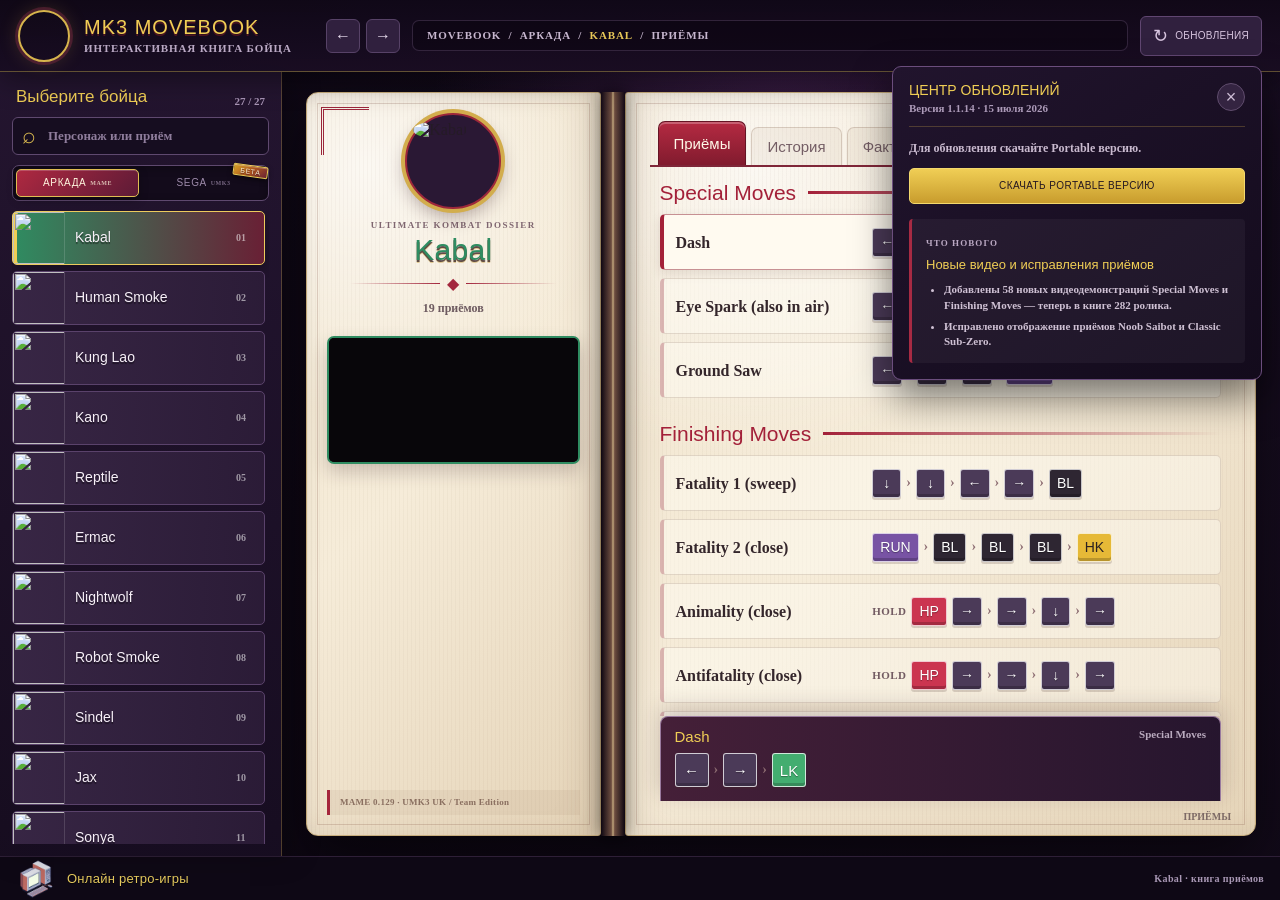
==== commit aa1f2014: "fix: убрать скачки видео и облегчить мобильную прокрутку" ====
--- a/web/index.html
+++ b/web/index.html
@@ -123,7 +123,8 @@
                         <nav id="categoryNav" class="category-nav"></nav>
 
                         <section id="movePreview" class="move-preview" hidden>
-                            <video id="movePreviewVideo" muted loop playsinline
+                            <video id="movePreviewVideo" width="758" height="480"
+                                muted loop playsinline
                                 preload="metadata"></video>
                             <div id="moveRequirement" class="move-requirement"
                                 role="note" hidden></div>
--- a/web/styles.css
+++ b/web/styles.css
@@ -2186,6 +2186,7 @@
         min-width: 0;
         min-height: 100vh;
         min-height: 100dvh;
+        background-attachment: scroll;
     }
 
     .topbar {
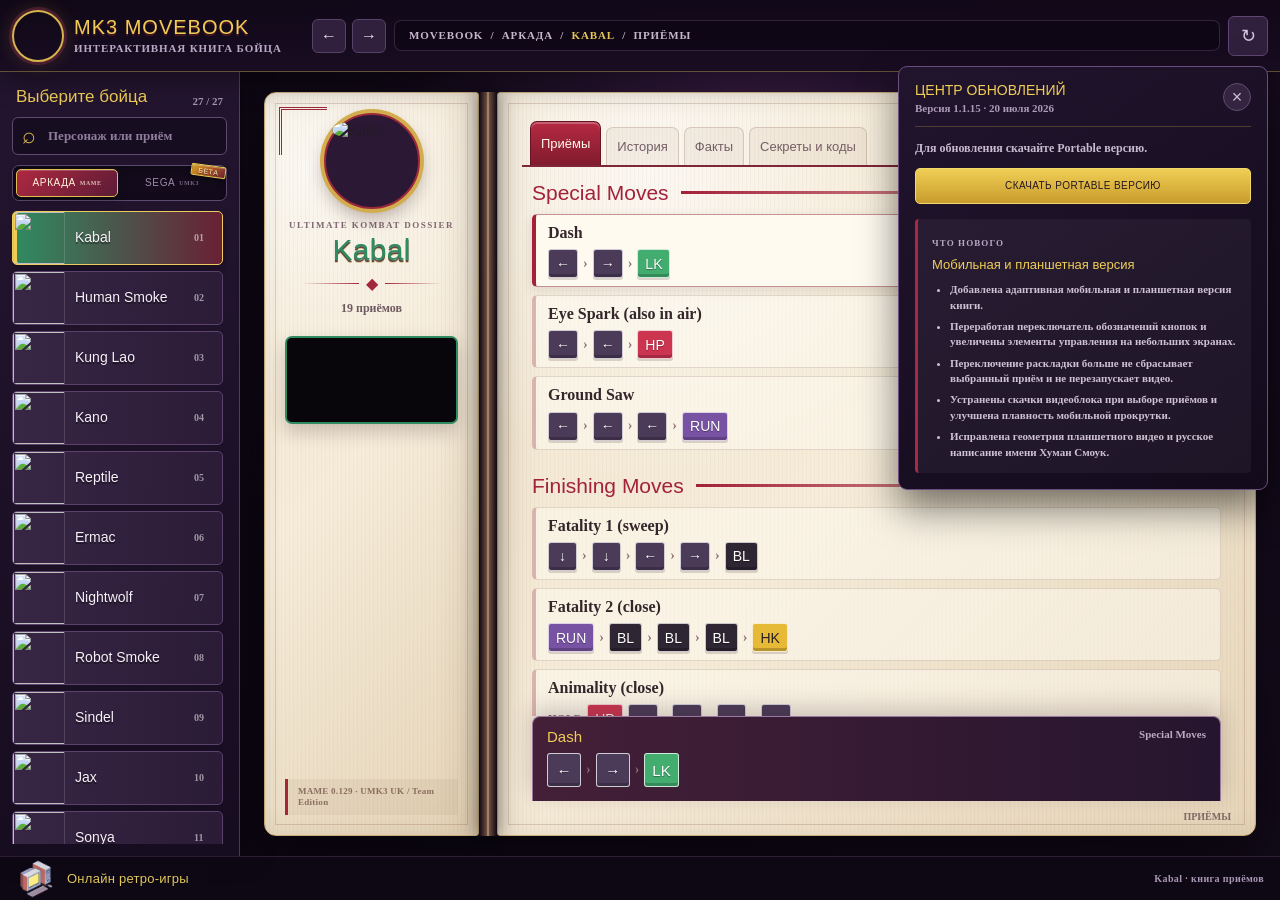
==== commit 1b9e5ea3: "feat: подготовить выпуск v1.1.15" ====
--- a/web/index.html
+++ b/web/index.html
@@ -148,13 +148,22 @@
                             <button id="secretsButton" type="button"
                                 data-tab="secrets">Секреты и коды</button>
                             <div class="notation-switch">
-                                <span>Кнопки</span>
                                 <button id="notationToggle" class="notation-toggle"
                                     type="button" role="switch" aria-checked="false"
-                                    title="Переключить обозначения АРКАДА / SEGA">
+                                    aria-label="Переключить обозначения кнопок: HP, RN, HK или A, B, C"
+                                    title="Переключить обозначения кнопок HP / RN / HK и A / B / C">
+                                    <!-- Previous test sets: LP / BL / LK | A / B / C; HP / RN / HK | X / Y / Z -->
                                     <i aria-hidden="true"></i>
-                                    <b>АРКАДА</b>
-                                    <b>SEGA</b>
+                                    <b class="notation-option" aria-hidden="true">
+                                        <span class="keycap hp">HP</span>
+                                        <span class="keycap run">RN</span>
+                                        <span class="keycap hk">HK</span>
+                                    </b>
+                                    <b class="notation-option" aria-hidden="true">
+                                        <span class="keycap lp">A</span>
+                                        <span class="keycap bl">B</span>
+                                        <span class="keycap lk">C</span>
+                                    </b>
                                 </button>
                             </div>
                         </nav>
--- a/web/styles.css
+++ b/web/styles.css
@@ -1117,75 +1117,98 @@
 .notation-switch {
     display: flex;
     align-items: center;
-    gap: 3px;
-    height: 34px;
-    margin: 0 0 5px auto;
-    padding: 3px;
-    color: #79636a;
-    background: rgba(74, 48, 67, .09);
-    border: 1px solid rgba(111, 73, 80, .25);
-    border-radius: 18px;
+    justify-content: center;
+    flex: 0 0 auto;
+    align-self: end;
+    height: 38px;
+    margin: 0 0 0 auto;
+    padding: 0;
+    color: #684e59;
+    background: rgba(151, 111, 78, .08);
+    border: 1px solid rgba(116, 77, 59, .22);
+    border-bottom: 0;
+    border-radius: 7px 7px 0 0;
 }
 
 .notation-switch[hidden] {
     display: none;
 }
 
-.notation-switch > span {
-    padding: 0 5px 0 8px;
-    font: 650 9px/1 "Literata", serif;
-    letter-spacing: .06em;
-    text-transform: uppercase;
-}
-
 .notation-toggle {
     position: relative;
+    isolation: isolate;
     display: grid;
     grid-template-columns: 1fr 1fr;
-    width: 124px;
-    height: 28px;
-    padding: 2px;
-    overflow: hidden;
-    color: #705b63;
-    background: rgba(68, 45, 62, .09);
-    border: 1px solid rgba(111, 73, 80, .28);
-    border-radius: 14px;
+    width: 184px;
+    height: 38px;
+    padding: 0;
+    color: #a996ac;
+    background: transparent;
+    border: 0;
+    border-radius: 6px 6px 0 0;
+    box-shadow: none;
     cursor: pointer;
 }
 
-.notation-toggle i {
+.notation-toggle > i {
     position: absolute;
-    top: 2px;
-    left: 2px;
-    width: calc(50% - 2px);
+    top: 0;
+    left: 0;
+    width: 50%;
+    height: 100%;
+    z-index: 2;
+    background: linear-gradient(#493047, #2d2036);
+    border: 0;
+    border-radius: 6px 0 0 0;
+    box-shadow:
+        inset 0 2px 0 rgba(255, 248, 216, .3),
+        inset 0 0 0 1px rgba(223, 189, 82, .42),
+        0 3px 10px rgba(76, 24, 37, .24);
+    transition: transform .22s ease, border-radius .22s ease;
+}
+
+.notation-toggle[aria-checked="true"] > i {
+    border-radius: 0 6px 0 0;
+    transform: translateX(100%);
+}
+
+.notation-toggle .notation-option {
+    position: relative;
+    z-index: 4;
+    display: flex;
+    align-items: center;
+    justify-content: center;
+    gap: 3px;
+    min-width: 0;
+    padding: 0 1px;
+    opacity: .54;
+    transition: opacity .22s ease;
+}
+
+.notation-toggle .notation-option:first-of-type,
+.notation-toggle[aria-checked="true"] .notation-option:last-of-type {
+    opacity: 1;
+}
+
+.notation-toggle[aria-checked="true"] .notation-option:first-of-type {
+    opacity: .54;
+}
+
+.notation-toggle .keycap {
+    width: 23px;
+    min-width: 23px;
     height: 22px;
-    background: linear-gradient(#a82a42, #701b2d);
-    border-radius: 11px;
-    box-shadow: inset 0 1px 0 rgba(255, 255, 255, .25),
-        0 2px 5px rgba(66, 36, 43, .2);
-    transition: transform .22s ease;
-}
-
-.notation-toggle[aria-checked="true"] i {
-    transform: translateX(100%);
-}
-
-.notation-toggle b {
-    position: relative;
-    z-index: 1;
-    display: grid;
-    place-items: center;
-    color: #705b63;
+    padding: 0 2px;
+    border-radius: 3px;
+    box-shadow:
+        inset 0 -2px 0 rgba(0, 0, 0, .2),
+        0 1px 0 rgba(0, 0, 0, .24);
     font: 9px/1 "Russo One", sans-serif;
 }
 
-.notation-toggle b:first-of-type,
-.notation-toggle[aria-checked="true"] b:last-of-type {
-    color: #fff8e8;
-}
-
-.notation-toggle[aria-checked="true"] b:first-of-type {
-    color: #705b63;
+.notation-toggle:focus-visible {
+    outline: 2px solid rgba(223, 189, 82, .96);
+    outline-offset: -3px;
 }
 
 .page-content {
@@ -2093,13 +2116,13 @@
     }
 }
 
-@media (max-width: 1120px) {
+@media (max-width: 1280px) {
     .workspace {
         grid-template-columns: 240px minmax(0, 1fr);
     }
 
     .topbar {
-        grid-template-columns: 46px 175px auto minmax(140px, 1fr) auto;
+        grid-template-columns: 54px 230px auto minmax(120px, 1fr) auto;
         gap: 8px;
         padding-inline: 12px;
     }
@@ -2127,12 +2150,19 @@
         font-size: 13px;
     }
 
-    .notation-switch > span {
-        display: none;
+    .notation-switch {
+        padding: 0;
     }
 
     .notation-toggle {
-        width: 112px;
+        width: 164px;
+    }
+
+    .notation-toggle .keycap {
+        width: 21px;
+        min-width: 21px;
+        height: 20px;
+        font-size: 8.5px;
     }
 
     .unlock-grid {
@@ -2153,7 +2183,7 @@
     }
 }
 
-@media (max-width: 979px) {
+@media (max-width: 1060px) {
     html,
     body {
         width: 100%;
@@ -2485,38 +2515,48 @@
     .section-tabs > button,
     .section-tabs > button[aria-selected="true"] {
         width: 100%;
-        height: 32px;
-        padding: 1px 4px;
-        font-size: 10px;
+        height: 38px;
+        padding: 2px 5px;
+        font-size: 11.5px;
         line-height: 1.05;
     }
 
     .notation-switch {
         grid-column: 1 / -1;
         width: 100%;
-        height: 28px;
-        margin: 1px 0 3px;
+        height: 36px;
+        margin: 1px 0 4px;
         padding: 2px;
         justify-content: flex-end;
-    }
-
-    .notation-switch > span {
-        display: block;
-        margin-right: auto;
-        font-size: 8px;
+        background: rgba(52, 33, 48, .11);
+        border: 1px solid rgba(105, 70, 82, .36);
+        border-radius: 7px;
+        box-shadow: inset 0 1px 4px rgba(63, 37, 48, .12);
     }
 
     .notation-toggle {
-        width: 112px;
-        height: 24px;
-    }
-
-    .notation-toggle i {
-        height: 18px;
-    }
-
-    .notation-toggle b {
-        font-size: 8px;
+        width: 156px;
+        height: 30px;
+        border-radius: 5px;
+    }
+
+    .notation-toggle > i {
+        border-radius: 5px 0 0 5px;
+    }
+
+    .notation-toggle[aria-checked="true"] > i {
+        border-radius: 0 5px 5px 0;
+    }
+
+    .notation-toggle .keycap {
+        width: 22px;
+        min-width: 22px;
+        height: 21px;
+        font-size: 8.5px;
+    }
+
+    .notation-toggle .notation-option {
+        gap: 3px;
     }
 
     .platform-notice {
@@ -2664,6 +2704,17 @@
     }
 }
 
+@media (min-width: 561px) and (max-width: 1060px) {
+    .move-preview {
+        width: min(100%, 505px);
+        margin-inline: auto;
+    }
+
+    .move-preview video {
+        max-height: none;
+    }
+}
+
 @media (max-width: 560px) {
     .move-preview video {
         max-height: none;
@@ -2726,7 +2777,7 @@
 
     .section-tabs > button,
     .section-tabs > button[aria-selected="true"] {
-        font-size: 9px;
+        font-size: 10.5px;
     }
 
     .move-card {
@@ -2790,4 +2841,5 @@
     .roster-backdrop {
         transition: none;
     }
-}
+
+}
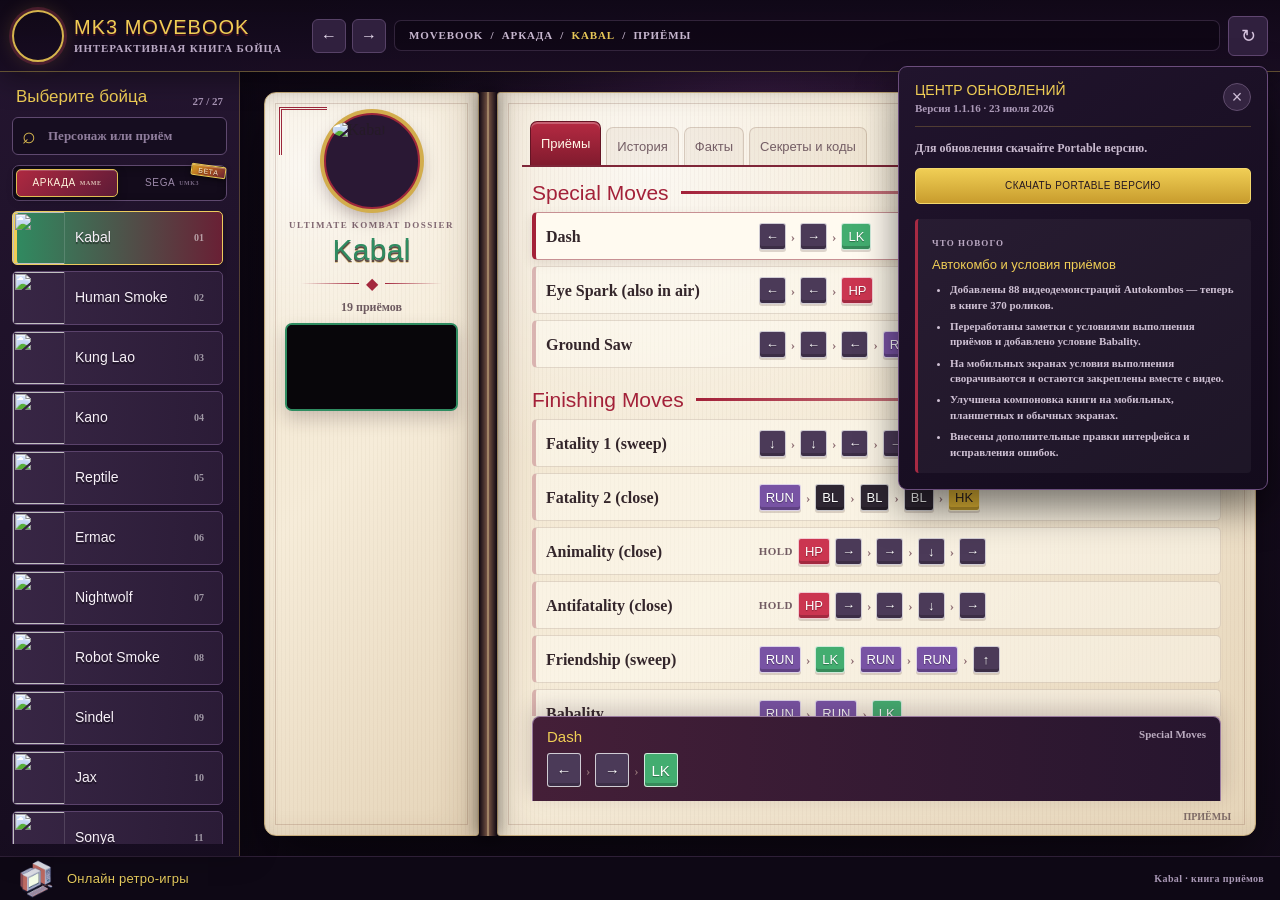
==== commit aa55a74b: "feat: выпустить версию 1.1.16" ====
--- a/web/index.html
+++ b/web/index.html
@@ -122,18 +122,20 @@
                         <div class="contents-title">Содержание</div>
                         <nav id="categoryNav" class="category-nav"></nav>
 
-                        <section id="movePreview" class="move-preview" hidden>
-                            <video id="movePreviewVideo" width="758" height="480"
-                                muted loop playsinline
-                                preload="metadata"></video>
-                            <div id="moveRequirement" class="move-requirement"
-                                role="note" hidden></div>
-                        </section>
-
-                        <div class="book-note">
+                        <div id="movePreviewStack" class="move-preview-stack">
+                            <section id="movePreview" class="move-preview" hidden>
+                                <video id="movePreviewVideo" width="758" height="480"
+                                    muted loop playsinline
+                                    preload="metadata"></video>
+                            </section>
+                            <aside id="moveRequirement" class="move-requirement"
+                                role="note" hidden></aside>
+                        </div>
+
+                        <div class="book-note" hidden>
                             <span id="bookNoteLabel">Источник комбинаций</span>
                             <strong id="bookNoteValue">command.dat</strong>
-                            <small id="bookNoteMeta">Набор приёмов для MAME 0.129</small>
+                            <small id="bookNoteMeta"></small>
                         </div>
                     </section>
 
--- a/web/styles.css
+++ b/web/styles.css
@@ -877,6 +877,10 @@
     font: 800 10px/1 "Literata", serif;
 }
 
+.move-preview-stack {
+    display: contents;
+}
+
 .move-preview {
     position: relative;
     z-index: 1;
@@ -909,14 +913,19 @@
 
 .move-requirement {
     position: relative;
-    padding: 8px 10px 10px;
-    color: #f8eee2;
+    width: calc(100% - 8px);
+    margin: 0 4px 10px;
+    padding: 10px 12px 11px 13px;
+    color: #3e2e33;
     background:
-        radial-gradient(circle at 100% 0, rgba(210, 151, 48, .18), transparent 40%),
-        linear-gradient(145deg, #321624, #190f1c 68%);
-    border-top: 2px solid #d39a35;
-    box-shadow: inset 0 1px 0 rgba(255, 234, 177, .12);
-    font: 650 10px/1.3 "Literata", serif;
+        linear-gradient(105deg, rgba(255, 253, 246, .7), rgba(245, 231, 207, .42)),
+        repeating-linear-gradient(0deg, transparent 0 23px, rgba(139, 92, 68, .06) 24px),
+        #f2e4cd;
+    border: 1px solid rgba(118, 76, 58, .32);
+    border-left: 4px solid #a5263c;
+    border-radius: 4px;
+    box-shadow: 0 5px 12px rgba(69, 40, 35, .12), inset 0 1px 0 rgba(255, 255, 255, .72);
+    font: 620 11.5px/1.45 "Literata", Georgia, serif;
 }
 
 .move-requirement[hidden] {
@@ -924,79 +933,151 @@
 }
 
 .move-requirement-heading {
-    display: flex;
+    display: grid;
+    grid-template-columns: 23px minmax(0, 1fr) 20px;
     align-items: center;
-    gap: 6px;
-    color: #ffd66d;
-    text-transform: uppercase;
-}
-
-.move-requirement-heading span {
+    gap: 7px;
+    width: 100%;
+    min-height: 0;
+    padding: 0 0 7px;
+    color: inherit;
+    background: transparent;
+    border: 0;
+    border-bottom: 1px solid rgba(132, 84, 61, .18);
+    border-radius: 0;
+    cursor: pointer;
+    text-align: left;
+}
+
+.move-requirement-mark {
     display: inline-grid;
     place-items: center;
-    flex: 0 0 18px;
+    width: 23px;
+    height: 23px;
+    color: #f5dfa0;
+    background: linear-gradient(145deg, #8f273b, #5a2030);
+    border-radius: 50%;
+    box-shadow: 0 0 0 2px rgba(190, 144, 45, .2);
+    font: 8px/1 "Russo One", sans-serif;
+}
+
+.move-requirement-heading:hover .move-requirement-heading-copy strong {
+    color: #9a253b;
+}
+
+.move-requirement-heading small,
+.move-requirement-heading strong {
+    display: block;
+}
+
+.move-requirement-heading small {
+    color: #967c70;
+    font: 7.5px/1 "Russo One", sans-serif;
+    letter-spacing: .12em;
+    text-transform: uppercase;
+}
+
+.move-requirement-heading strong {
+    margin-top: 2px;
+    color: #742438;
+    font: 12px/1.1 "Russo One", sans-serif;
+}
+
+.move-requirement-chevron {
+    justify-self: end;
+    color: #8f2438;
+    font: 18px/1 "Russo One", sans-serif;
+    transform-origin: center;
+    transition: transform .16s ease;
+}
+
+.move-requirement.is-expanded .move-requirement-chevron {
+    transform: rotate(180deg);
+}
+
+.move-requirement-body[hidden] {
+    display: none;
+}
+
+.move-requirement-lead {
+    margin: 8px 0 0;
+    padding: 6px 8px;
+    color: #3d2d31;
+    background: rgba(190, 145, 50, .1);
+    border: 1px solid rgba(157, 111, 37, .16);
+    border-radius: 3px;
+}
+
+.move-requirement-lead b {
+    color: #8f2438;
+}
+
+.move-requirement ol {
+    margin: 8px 0 0;
+    padding: 0;
+    list-style: none;
+    counter-reset: move-requirement-step;
+}
+
+.move-requirement li {
+    position: relative;
+    padding-left: 26px;
+    counter-increment: move-requirement-step;
+}
+
+.move-requirement li + li {
+    margin-top: 6px;
+}
+
+.move-requirement li::before {
+    content: counter(move-requirement-step);
+    position: absolute;
+    top: .1em;
+    left: 0;
+    display: grid;
+    place-items: center;
     width: 18px;
     height: 18px;
-    color: #28121d;
-    background: #f0bd49;
+    color: #f6e7b6;
+    background: #6d2938;
     border-radius: 50%;
-    box-shadow: 0 0 12px rgba(238, 180, 63, .35);
-    font: 13px/1 "Russo One", sans-serif;
-}
-
-.move-requirement-heading strong {
-    font: 11px/1.1 "Russo One", sans-serif;
-    letter-spacing: .06em;
-}
-
-.move-requirement-lead {
-    margin: 6px 0;
-    color: #fff8e9;
-}
-
-.move-requirement-lead b {
-    color: #ffd66d;
-}
-
-.move-requirement ol {
-    margin: 0;
-    padding-left: 16px;
-}
-
-.move-requirement li + li {
-    margin-top: 5px;
-}
-
-.move-requirement li::marker {
-    color: #eab448;
-    font-weight: 900;
+    font: 9px/1 "Russo One", sans-serif;
 }
 
 .move-requirement li b {
-    color: #ffd66d;
+    color: #8f2438;
 }
 
 .move-requirement-command {
-    display: inline;
+    display: inline-flex;
+    align-items: center;
+    flex-wrap: wrap;
+    gap: 2px;
+    vertical-align: middle;
+}
+
+.move-requirement li .move-requirement-command {
+    display: flex;
+    margin-top: 4px;
 }
 
 .move-requirement-action {
-    color: #e6d7cf;
+    color: #725f63;
 }
 
 .move-requirement-command .keycap {
     display: inline-grid;
-    min-width: 20px;
-    height: 20px;
+    min-width: 22px;
+    height: 22px;
     margin: 0 1px;
     padding: 0 4px;
     vertical-align: middle;
-    font-size: 9px;
+    font-size: 10px;
 }
 
 .move-requirement-command .sequence-separator {
-    color: #c9a45d;
-    font-size: 9px;
+    color: #9b7655;
+    font-size: 10px;
 }
 
 .book-note {
@@ -1007,6 +1088,10 @@
     background: rgba(130, 86, 65, .08);
     border-left: 3px solid #a5263c;
     font-size: 10px;
+}
+
+.book-note[hidden] {
+    display: none;
 }
 
 .book-note span,
@@ -1227,14 +1312,14 @@
 }
 
 .chapter + .chapter {
-    margin-top: 24px;
+    margin-top: 20px;
 }
 
 .chapter-heading {
     display: flex;
     align-items: center;
     gap: 12px;
-    margin: 0 0 10px;
+    margin: 0 0 8px;
     color: #a32139;
     font: 21px/1.1 "Russo One", sans-serif;
     text-transform: none;
@@ -1249,22 +1334,39 @@
 
 .move-list {
     display: grid;
-    gap: 8px;
+    gap: 6px;
 }
 
 .move-card {
     display: grid;
     grid-template-columns: minmax(135px, .7fr) minmax(240px, 1.3fr);
     align-items: center;
-    gap: 16px;
-    min-height: 56px;
-    padding: 8px 12px;
+    gap: 14px;
+    min-height: 48px;
+    padding: 6px 10px;
     background: rgba(255, 253, 245, .46);
     border: 1px solid rgba(111, 73, 58, .18);
     border-left: 4px solid rgba(145, 36, 53, .3);
     border-radius: 5px;
     cursor: pointer;
     transition: transform .12s ease, background .12s ease, border-color .12s ease;
+}
+
+.move-card.has-morph-target {
+    grid-template-columns: minmax(120px, .5fr) minmax(0, 1.5fr) 40px;
+    gap: 10px;
+}
+
+.morph-target-portrait {
+    width: 38px;
+    height: 38px;
+    justify-self: end;
+    object-fit: cover;
+    image-rendering: auto;
+    background: #25152d;
+    border: 2px solid #8f2239;
+    border-radius: 5px;
+    box-shadow: 0 0 0 1px rgba(218, 174, 54, .76), 0 3px 7px rgba(68, 39, 31, .2);
 }
 
 .move-card:hover {
@@ -1323,15 +1425,15 @@
 .keycap {
     display: inline-grid;
     place-items: center;
-    min-width: 29px;
-    height: 29px;
-    padding: 0 7px;
+    min-width: 27px;
+    height: 27px;
+    padding: 0 6px;
     color: #fff;
     background: #4a3a55;
     border: 1px solid rgba(255, 255, 255, .74);
     border-radius: 3px;
     box-shadow: inset 0 -3px 0 rgba(0, 0, 0, .2), 0 2px 0 rgba(67, 43, 35, .18);
-    font: 14px/1 "Russo One", sans-serif;
+    font: 13px/1 "Russo One", sans-serif;
     text-shadow: 0 1px 1px rgba(0, 0, 0, .36);
 }
 
@@ -1345,7 +1447,7 @@
 
 .sequence-separator {
     color: #8d6d72;
-    font: 900 14px/1 "Literata", serif;
+    font: 900 13px/1 "Literata", serif;
 }
 
 .sequence-text {
@@ -2116,6 +2218,67 @@
     }
 }
 
+@media (min-width: 1061px) and (max-width: 1280px) {
+    .move-requirement {
+        width: calc(100% - 4px);
+        margin-inline: 2px;
+        padding: 10px 10px 11px 11px;
+        font-size: 11px;
+        line-height: 1.42;
+    }
+
+    .move-requirement-heading {
+        grid-template-columns: 20px minmax(0, 1fr) 16px;
+        gap: 7px;
+        padding-bottom: 7px;
+    }
+
+    .move-requirement-mark {
+        width: 20px;
+        height: 20px;
+        font-size: 7px;
+    }
+
+    .move-requirement-heading small {
+        display: none;
+    }
+
+    .move-requirement-heading strong {
+        margin-top: 0;
+        font-size: 11px;
+        white-space: nowrap;
+    }
+
+    .move-requirement-lead {
+        margin-top: 7px;
+        padding: 5px 7px;
+    }
+
+    .move-requirement ol {
+        margin-top: 8px;
+    }
+
+    .move-requirement li {
+        padding-left: 22px;
+    }
+
+    .move-requirement li + li {
+        margin-top: 6px;
+    }
+
+    .move-requirement li::before {
+        width: 16px;
+        height: 16px;
+        font-size: 8px;
+    }
+
+    .move-requirement-command .keycap {
+        min-width: 20px;
+        height: 20px;
+        font-size: 9px;
+    }
+}
+
 @media (max-width: 1280px) {
     .workspace {
         grid-template-columns: 240px minmax(0, 1fr);
@@ -2141,8 +2304,13 @@
     }
 
     .move-card {
-        grid-template-columns: 1fr;
-        gap: 7px;
+        grid-template-columns: minmax(128px, .62fr) minmax(0, 1.38fr);
+        gap: 10px;
+    }
+
+    .move-card.has-morph-target {
+        grid-template-columns: minmax(120px, .5fr) minmax(0, 1.5fr) 40px;
+        gap: 10px;
     }
 
     .section-tabs > button {
@@ -2464,15 +2632,44 @@
         white-space: nowrap;
     }
 
-    .move-preview {
+    .move-preview-stack {
         position: sticky;
         top: var(--mobile-preview-top, 120px);
         z-index: 11;
-        grid-column: 1 / -1;
+        display: block;
         width: 100%;
         margin: 0;
         scroll-margin-top: var(--mobile-preview-top, 120px);
+    }
+
+    .move-preview {
+        position: relative;
+        z-index: auto;
+        width: 100%;
+        margin: 0;
         box-shadow: 0 8px 14px rgba(52, 29, 39, .24);
+    }
+
+    .move-requirement {
+        width: 100%;
+        margin: 6px 0 2px;
+    }
+
+    .move-requirement.is-collapsed {
+        padding: 8px 10px;
+    }
+
+    .move-requirement.is-collapsed .move-requirement-heading {
+        padding-bottom: 0;
+        border-bottom: 0;
+    }
+
+    .move-requirement.is-collapsed .move-requirement-heading small {
+        display: none;
+    }
+
+    .move-requirement.is-collapsed .move-requirement-heading strong {
+        margin-top: 0;
     }
 
     .move-preview video {
@@ -2578,23 +2775,33 @@
 
     .chapter-heading {
         gap: 8px;
-        margin-bottom: 6px;
+        margin-bottom: 5px;
         font-size: 17px;
     }
 
     .chapter + .chapter {
-        margin-top: 16px;
+        margin-top: 14px;
     }
 
     .move-list {
+        gap: 4px;
+    }
+
+    .move-card {
+        grid-template-columns: minmax(82px, .5fr) minmax(0, 1.5fr);
         gap: 5px;
-    }
-
-    .move-card {
-        grid-template-columns: minmax(88px, .58fr) minmax(0, 1.42fr);
-        gap: 6px;
         min-height: 44px;
-        padding: 6px 7px;
+        padding: 5px 6px;
+    }
+
+    .move-card.has-morph-target {
+        grid-template-columns: minmax(78px, .5fr) minmax(0, 1.5fr) 38px;
+        gap: 5px;
+    }
+
+    .morph-target-portrait {
+        width: 36px;
+        height: 36px;
     }
 
     .move-card:hover {
@@ -2609,18 +2816,25 @@
 
     .move-command,
     .combo-keys {
-        gap: 4px;
+        gap: 3px;
     }
 
     .keycap {
-        min-width: 27px;
-        height: 27px;
-        padding-inline: 6px;
+        min-width: 26px;
+        height: 26px;
+        padding-inline: 5px;
+        box-shadow:
+            inset 0 -2px 0 rgba(0, 0, 0, .2),
+            0 1px 0 rgba(67, 43, 35, .18);
+        font-size: 12px;
+    }
+
+    .keycap.direction {
         font-size: 13px;
     }
 
     .sequence-separator {
-        font-size: 12px;
+        font-size: 11px;
     }
 
     .combo-focus,
@@ -2705,9 +2919,14 @@
 }
 
 @media (min-width: 561px) and (max-width: 1060px) {
-    .move-preview {
+    .move-preview-stack {
         width: min(100%, 505px);
         margin-inline: auto;
+    }
+
+    .move-preview,
+    .move-requirement {
+        width: 100%;
     }
 
     .move-preview video {
@@ -2781,7 +3000,17 @@
     }
 
     .move-card {
-        grid-template-columns: minmax(82px, .55fr) minmax(0, 1.45fr);
+        grid-template-columns: minmax(78px, .48fr) minmax(0, 1.52fr);
+    }
+
+    .move-card.has-morph-target {
+        grid-template-columns: minmax(74px, .48fr) minmax(0, 1.52fr) 34px;
+        gap: 4px;
+    }
+
+    .morph-target-portrait {
+        width: 32px;
+        height: 32px;
     }
 
     .move-name {
@@ -2833,6 +3062,28 @@
     .portable-download {
         padding-inline: 10px;
         font-size: 9px;
+    }
+}
+
+@media (min-width: 1061px) {
+    html[data-tab="moves"] .fighter-subtitle {
+        margin-bottom: 3px;
+    }
+
+    html[data-tab="moves"] .move-preview {
+        margin-top: 3px;
+    }
+}
+
+@media (min-width: 1061px) and (max-height: 900px) {
+    html[data-tab="moves"] .ornament {
+        margin-bottom: 6px;
+    }
+}
+
+@media (min-width: 1061px) and (min-height: 901px) {
+    html[data-tab="moves"] .fighter-subtitle {
+        transform: translateY(-2px);
     }
 }
 
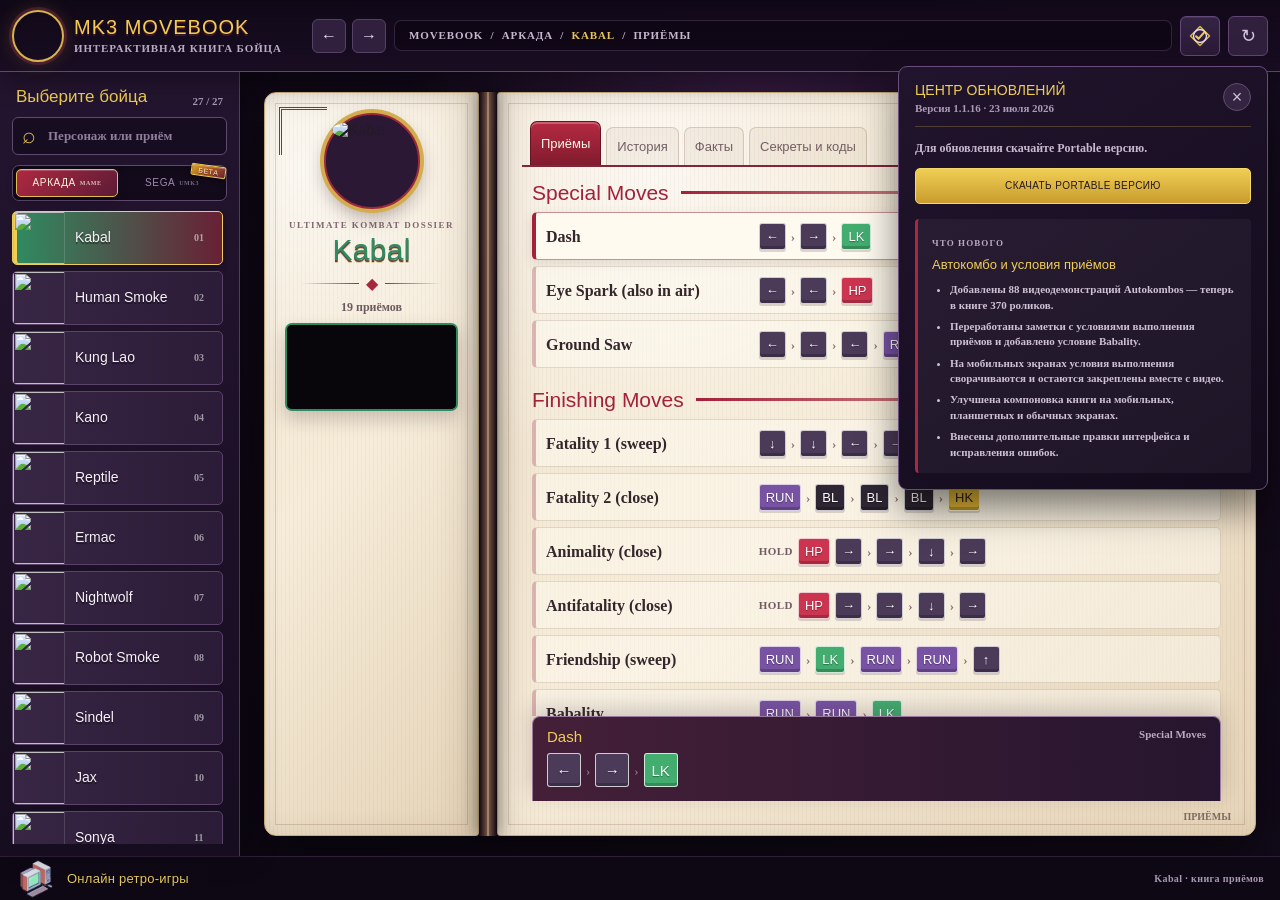
==== commit 9f5af7c7: "feat: добавить макет достижений" ====
--- a/web/index.html
+++ b/web/index.html
@@ -33,6 +33,21 @@
 
             <div id="routeBar" class="route-bar" aria-label="Текущая страница"></div>
 
+            <button id="achievementButton" class="achievement-entry" type="button"
+                title="Открыть достижения" aria-label="Открыть достижения"
+                aria-pressed="false">
+                <span class="achievement-mark" aria-hidden="true">
+                    <svg viewBox="0 0 24 24" focusable="false">
+                        <path class="achievement-mark-diamond"
+                            d="M12 2.5 21.5 12 12 21.5 2.5 12Z"></path>
+                        <circle cx="12" cy="12" r="6.5"></circle>
+                        <path class="achievement-mark-check"
+                            d="m8.1 12.2 2.5 2.5 5.4-6"></path>
+                    </svg>
+                </span>
+                <b>Достижения</b>
+            </button>
+
             <div class="update-control">
                 <button id="updateButton" class="update-button" type="button"
                     data-state="idle" title="Открыть обновления"
@@ -85,6 +100,22 @@
                     <button id="mobileRosterClose" class="mobile-roster-close"
                         type="button" aria-label="Закрыть список бойцов">×</button>
                 </div>
+                <button id="mobileAchievementButton"
+                    class="roster-achievement-entry" type="button">
+                    <span class="achievement-mark" aria-hidden="true">
+                        <svg viewBox="0 0 24 24" focusable="false">
+                            <path class="achievement-mark-diamond"
+                                d="M12 2.5 21.5 12 12 21.5 2.5 12Z"></path>
+                            <circle cx="12" cy="12" r="6.5"></circle>
+                            <path class="achievement-mark-check"
+                                d="m8.1 12.2 2.5 2.5 5.4-6"></path>
+                        </svg>
+                    </span>
+                    <span>
+                        <b>Достижения</b>
+                        <small>Открыть центр испытаний</small>
+                    </span>
+                </button>
                 <label class="search-box">
                     <span aria-hidden="true">⌕</span>
                     <input id="searchInput" type="search" placeholder="Персонаж или приём">
@@ -113,6 +144,14 @@
                         <div class="page-corner page-corner-left" aria-hidden="true"></div>
                         <div class="fighter-seal">
                             <img id="heroPortrait" alt="">
+                            <span class="achievement-seal-art" aria-hidden="true">
+                                <svg viewBox="0 0 120 120" focusable="false">
+                                    <path d="M60 10 110 60 60 110 10 60Z"></path>
+                                    <circle cx="60" cy="60" r="34"></circle>
+                                    <path class="achievement-seal-check"
+                                        d="m39 61 14 14 30-34"></path>
+                                </svg>
+                            </span>
                         </div>
                         <p class="edition-label">ULTIMATE KOMBAT DOSSIER</p>
                         <h1 id="fighterTitle"></h1>
@@ -201,6 +240,7 @@
     <script src="data/moves.js"></script>
     <script src="data/sega-moves.js"></script>
     <script src="data/lore.js"></script>
+    <script src="data/achievements.js"></script>
     <script>
         document.write('<script src="data/animations.js?v=' + Date.now() + '"><\/script>');
     </script>
--- a/web/styles.css
+++ b/web/styles.css
@@ -63,7 +63,7 @@
 
 .topbar {
     display: grid;
-    grid-template-columns: 54px 230px auto minmax(220px, 1fr) auto;
+    grid-template-columns: 54px 230px auto minmax(220px, 1fr) auto auto;
     align-items: center;
     gap: 12px;
     padding: 8px 18px;
@@ -147,6 +147,81 @@
 .route-bar b {
     color: #e6c657;
     font-weight: 800;
+}
+
+.achievement-entry {
+    display: inline-flex;
+    align-items: center;
+    justify-content: center;
+    gap: 8px;
+    height: 40px;
+    padding: 0 12px;
+    color: #e8d9ed;
+    background: linear-gradient(180deg, #352344, #2a1a37);
+    border: 1px solid #634976;
+    border-radius: 6px;
+    box-shadow: inset 0 1px 0 rgba(255, 255, 255, .07);
+    cursor: pointer;
+    white-space: nowrap;
+}
+
+.achievement-entry:hover {
+    color: #fff7d8;
+    background: #4b315f;
+    border-color: #8b6a9e;
+}
+
+.achievement-entry[aria-pressed="true"] {
+    color: #fff3bd;
+    background: linear-gradient(180deg, #8f263b, #67192b);
+    border-color: #d3ae47;
+    box-shadow:
+        inset 0 1px 0 rgba(255, 255, 255, .12),
+        0 0 14px rgba(216, 173, 58, .18);
+}
+
+.achievement-entry > b {
+    font: 10px/1 "Russo One", sans-serif;
+    letter-spacing: .04em;
+    text-transform: uppercase;
+}
+
+.achievement-mark {
+    display: grid;
+    flex: 0 0 auto;
+    place-items: center;
+    width: 24px;
+    height: 24px;
+}
+
+.achievement-mark svg {
+    width: 100%;
+    height: 100%;
+    overflow: visible;
+    fill: none;
+    stroke: currentColor;
+    stroke-linecap: round;
+    stroke-linejoin: round;
+    stroke-width: 1.35;
+}
+
+.achievement-mark .achievement-mark-diamond {
+    color: #d9b84c;
+    stroke-width: 1.55;
+}
+
+.achievement-mark .achievement-mark-check {
+    color: #f2cd58;
+    stroke-width: 2;
+}
+
+.roster-achievement-entry {
+    display: none;
+}
+
+.achievement-entry[hidden],
+.roster-achievement-entry[hidden] {
+    display: none !important;
 }
 
 .update-control {
@@ -745,6 +820,57 @@
     object-fit: cover;
 }
 
+.achievement-seal-art {
+    display: none;
+}
+
+.fighter-seal.is-achievements {
+    display: grid;
+    place-items: center;
+    padding: 9px;
+    background:
+        radial-gradient(circle, #44283f 0 43%, transparent 44%),
+        linear-gradient(135deg, #24142f, #5c2538);
+    border-color: #a52a40;
+    box-shadow:
+        0 0 0 4px #d2ad4d,
+        0 8px 18px rgba(52, 24, 30, .35),
+        inset 0 0 18px rgba(224, 185, 72, .12);
+}
+
+.fighter-seal.is-achievements > img {
+    display: none;
+}
+
+.fighter-seal.is-achievements .achievement-seal-art {
+    display: grid;
+    place-items: center;
+    width: 100%;
+    height: 100%;
+    color: #f0ca55;
+}
+
+.achievement-seal-art svg {
+    width: 100%;
+    height: 100%;
+    overflow: visible;
+    fill: none;
+    stroke: currentColor;
+    stroke-linecap: round;
+    stroke-linejoin: round;
+    stroke-width: 3;
+}
+
+.achievement-seal-art circle {
+    color: #eadfc8;
+    stroke-width: 2;
+}
+
+.achievement-seal-art .achievement-seal-check {
+    color: #fff1ac;
+    stroke-width: 7;
+}
+
 .book.is-platform-unavailable .fighter-seal img {
     filter: grayscale(1) brightness(.75) contrast(1.08);
 }
@@ -2040,6 +2166,265 @@
     color: #78656a;
     font: 650 12px/1.45 "Literata", serif;
     text-align: center;
+}
+
+.achievements-page {
+    color: #34282c;
+}
+
+.achievements-hero {
+    position: relative;
+    display: grid;
+    grid-template-columns: minmax(0, 1fr) auto;
+    gap: 14px;
+    margin: 0 0 16px;
+    padding: 18px 20px;
+    overflow: hidden;
+    background:
+        radial-gradient(circle at 88% 16%, rgba(215, 177, 67, .24), transparent 28%),
+        linear-gradient(120deg, rgba(78, 31, 54, .97), rgba(35, 20, 47, .97));
+    border: 1px solid #a97843;
+    border-radius: 8px;
+    box-shadow: 0 8px 18px rgba(65, 37, 38, .18);
+}
+
+.achievements-hero::after {
+    content: "";
+    position: absolute;
+    right: -32px;
+    bottom: -64px;
+    width: 170px;
+    height: 170px;
+    border: 1px solid rgba(226, 189, 76, .24);
+    transform: rotate(45deg);
+}
+
+.achievements-hero-copy,
+.achievements-summary {
+    position: relative;
+    z-index: 1;
+}
+
+.achievements-kicker {
+    color: #dfbd51;
+    font: 9px/1 "Russo One", sans-serif;
+    letter-spacing: .15em;
+    text-transform: uppercase;
+}
+
+.achievements-hero h2 {
+    margin: 8px 0 6px;
+    color: #fff4d0;
+    font: 25px/1 "Russo One", sans-serif;
+}
+
+.achievements-hero p {
+    max-width: 470px;
+    margin: 0;
+    color: #cdbfd0;
+    font: 600 12px/1.45 "Literata", serif;
+}
+
+.achievements-summary {
+    display: grid;
+    align-content: center;
+    min-width: 108px;
+    padding-left: 16px;
+    border-left: 1px solid rgba(230, 199, 98, .25);
+    text-align: center;
+}
+
+.achievements-summary strong {
+    color: #f3cc55;
+    font: 27px/1 "Russo One", sans-serif;
+}
+
+.achievements-summary span {
+    margin-top: 7px;
+    color: #b8a6be;
+    font: 9px/1.2 "Russo One", sans-serif;
+    letter-spacing: .08em;
+    text-transform: uppercase;
+}
+
+.achievement-filter-bar {
+    display: flex;
+    flex-wrap: wrap;
+    gap: 7px;
+    margin: 0 0 18px;
+}
+
+.achievement-filter-bar button {
+    min-height: 30px;
+    padding: 0 12px;
+    color: #69545d;
+    background: rgba(255, 252, 243, .66);
+    border: 1px solid rgba(105, 70, 62, .25);
+    border-radius: 999px;
+    cursor: pointer;
+    font: 9px/1 "Russo One", sans-serif;
+    letter-spacing: .03em;
+}
+
+.achievement-filter-bar button:hover,
+.achievement-filter-bar button[aria-pressed="true"] {
+    color: #fff8da;
+    background: #8e263b;
+    border-color: #a82a42;
+}
+
+.achievement-group {
+    scroll-margin-top: 8px;
+}
+
+.achievement-group + .achievement-group {
+    margin-top: 22px;
+}
+
+.achievement-group[hidden] {
+    display: none;
+}
+
+.achievement-group-heading {
+    display: flex;
+    align-items: center;
+    gap: 10px;
+    margin: 0 2px 9px;
+}
+
+.achievement-group-heading h3 {
+    margin: 0;
+    color: #98233a;
+    font: 18px/1 "Russo One", sans-serif;
+}
+
+.achievement-group-heading span {
+    min-width: 25px;
+    padding: 4px 7px;
+    color: #7f6970;
+    background: rgba(148, 101, 76, .1);
+    border-radius: 999px;
+    font: 9px/1 "Russo One", sans-serif;
+    text-align: center;
+}
+
+.achievement-group-heading::after {
+    content: "";
+    flex: 1;
+    height: 1px;
+    background: linear-gradient(90deg, #b72b45, rgba(183, 43, 69, .08));
+}
+
+.achievement-card-grid {
+    display: grid;
+    grid-template-columns: repeat(2, minmax(0, 1fr));
+    gap: 8px;
+}
+
+.achievement-card {
+    position: relative;
+    display: grid;
+    grid-template-columns: 58px minmax(0, 1fr);
+    align-items: center;
+    gap: 11px;
+    min-height: 82px;
+    padding: 10px 12px;
+    overflow: hidden;
+    background:
+        linear-gradient(105deg, rgba(255, 253, 246, .82), rgba(239, 222, 193, .58));
+    border: 1px solid rgba(111, 73, 58, .22);
+    border-left: 4px solid #a4263c;
+    border-radius: 6px;
+    box-shadow: 0 4px 10px rgba(72, 45, 40, .07);
+}
+
+.achievement-card::after {
+    content: "◆";
+    position: absolute;
+    top: 8px;
+    right: 9px;
+    color: rgba(110, 78, 73, .3);
+    font-size: 8px;
+}
+
+.achievement-card-icon {
+    position: relative;
+    display: grid;
+    place-items: center;
+    width: 54px;
+    height: 54px;
+    padding: 3px;
+    overflow: hidden;
+    color: #c49b33;
+    background: #25172f;
+    border: 2px solid #9f2a40;
+    border-radius: 50%;
+    box-shadow: 0 0 0 2px #d1aa46;
+}
+
+.achievement-card-icon img {
+    width: 100%;
+    height: 100%;
+    border-radius: 50%;
+    filter: grayscale(.82) brightness(.72);
+    object-fit: cover;
+}
+
+.achievement-card-icon .achievement-mark {
+    width: 34px;
+    height: 34px;
+}
+
+.achievement-card-icon.is-duel {
+    grid-template-columns: 1fr 1fr;
+    padding: 2px;
+}
+
+.achievement-card-icon.is-duel img {
+    width: 31px;
+    height: 48px;
+    border-radius: 24px 5px 5px 24px;
+    object-position: center;
+}
+
+.achievement-card-icon.is-duel img + img {
+    margin-left: -8px;
+    border-radius: 5px 24px 24px 5px;
+}
+
+.achievement-card-copy {
+    display: flex;
+    min-width: 0;
+    flex-direction: column;
+    padding-right: 10px;
+}
+
+.achievement-card-copy small {
+    color: #a1273d;
+    font: 8px/1 "Russo One", sans-serif;
+    letter-spacing: .08em;
+    text-transform: uppercase;
+}
+
+.achievement-card-copy strong {
+    margin-top: 5px;
+    color: #39292e;
+    font: 14px/1.1 "Russo One", sans-serif;
+}
+
+.achievement-card-copy span {
+    margin-top: 5px;
+    color: #786269;
+    font: 600 10.5px/1.3 "Literata", serif;
+}
+
+.achievement-preview-note {
+    margin: 16px 2px 0;
+    padding: 10px 12px;
+    color: #745f66;
+    background: rgba(151, 104, 76, .08);
+    border-left: 3px solid #a4263c;
+    font: 600 10.5px/1.45 "Literata", serif;
 }
 
 .page-number {
@@ -2285,7 +2670,7 @@
     }
 
     .topbar {
-        grid-template-columns: 54px 230px auto minmax(120px, 1fr) auto;
+        grid-template-columns: 54px 230px auto minmax(120px, 1fr) auto auto;
         gap: 8px;
         padding-inline: 12px;
     }
@@ -2296,6 +2681,15 @@
     }
 
     .update-button > b {
+        display: none;
+    }
+
+    .achievement-entry {
+        width: 40px;
+        padding: 0;
+    }
+
+    .achievement-entry > b {
         display: none;
     }
 
@@ -2391,8 +2785,8 @@
         position: sticky;
         top: 0;
         z-index: 60;
-        grid-template-areas: "mark brand update roster";
-        grid-template-columns: 36px minmax(0, 1fr) 36px auto;
+        grid-template-areas: "mark brand achievement update roster";
+        grid-template-columns: 36px minmax(0, 1fr) 36px 36px auto;
         gap: 7px;
         min-height: 52px;
         padding: 6px max(9px, env(safe-area-inset-right)) 6px max(9px, env(safe-area-inset-left));
@@ -2457,6 +2851,12 @@
         grid-area: update;
     }
 
+    .achievement-entry {
+        grid-area: achievement;
+        width: 36px;
+        height: 36px;
+    }
+
     .update-button {
         width: 36px;
         height: 36px;
@@ -2884,6 +3284,14 @@
         padding: 22px 4px 28px;
     }
 
+    .achievement-card-grid {
+        grid-template-columns: 1fr;
+    }
+
+    .achievements-page {
+        padding: 8px 0 24px;
+    }
+
     .statusbar {
         grid-template-columns: minmax(0, 1fr) auto;
         gap: 7px 10px;
@@ -2940,7 +3348,7 @@
     }
 
     .topbar {
-        grid-template-columns: 34px minmax(0, 1fr) 34px auto;
+        grid-template-columns: 34px minmax(0, 1fr) 34px 34px auto;
         gap: 6px;
     }
 
@@ -3063,6 +3471,87 @@
         padding-inline: 10px;
         font-size: 9px;
     }
+
+    .achievement-entry {
+        width: 34px;
+        height: 34px;
+    }
+
+    .achievements-hero {
+        grid-template-columns: 1fr;
+        padding: 15px;
+    }
+
+    .achievements-summary {
+        grid-template-columns: auto 1fr;
+        align-items: center;
+        gap: 9px;
+        min-width: 0;
+        padding: 10px 0 0;
+        border-top: 1px solid rgba(230, 199, 98, .25);
+        border-left: 0;
+        text-align: left;
+    }
+
+    .achievements-summary strong {
+        font-size: 22px;
+    }
+
+    .achievements-summary span {
+        margin: 0;
+    }
+
+    .achievement-card {
+        grid-template-columns: 52px minmax(0, 1fr);
+        min-height: 76px;
+        padding: 9px 10px;
+    }
+
+    .achievement-card-icon {
+        width: 48px;
+        height: 48px;
+    }
+}
+
+@media (max-width: 380px) {
+    .topbar {
+        grid-template-areas: "mark brand update roster";
+        grid-template-columns: 34px minmax(0, 1fr) 34px auto;
+    }
+
+    .achievement-entry {
+        display: none;
+    }
+
+    .roster-achievement-entry {
+        display: flex;
+        align-items: center;
+        gap: 10px;
+        width: 100%;
+        min-height: 50px;
+        margin-bottom: 8px;
+        padding: 7px 10px;
+        color: #f5e7c4;
+        background: linear-gradient(100deg, #382345, #27172f);
+        border: 1px solid #6c506f;
+        border-radius: 7px;
+        text-align: left;
+    }
+
+    .roster-achievement-entry > span:last-child {
+        display: flex;
+        flex-direction: column;
+        gap: 4px;
+    }
+
+    .roster-achievement-entry b {
+        font: 11px/1 "Russo One", sans-serif;
+    }
+
+    .roster-achievement-entry small {
+        color: #b8a7bf;
+        font: 600 9px/1.2 "Literata", serif;
+    }
 }
 
 @media (min-width: 1061px) {
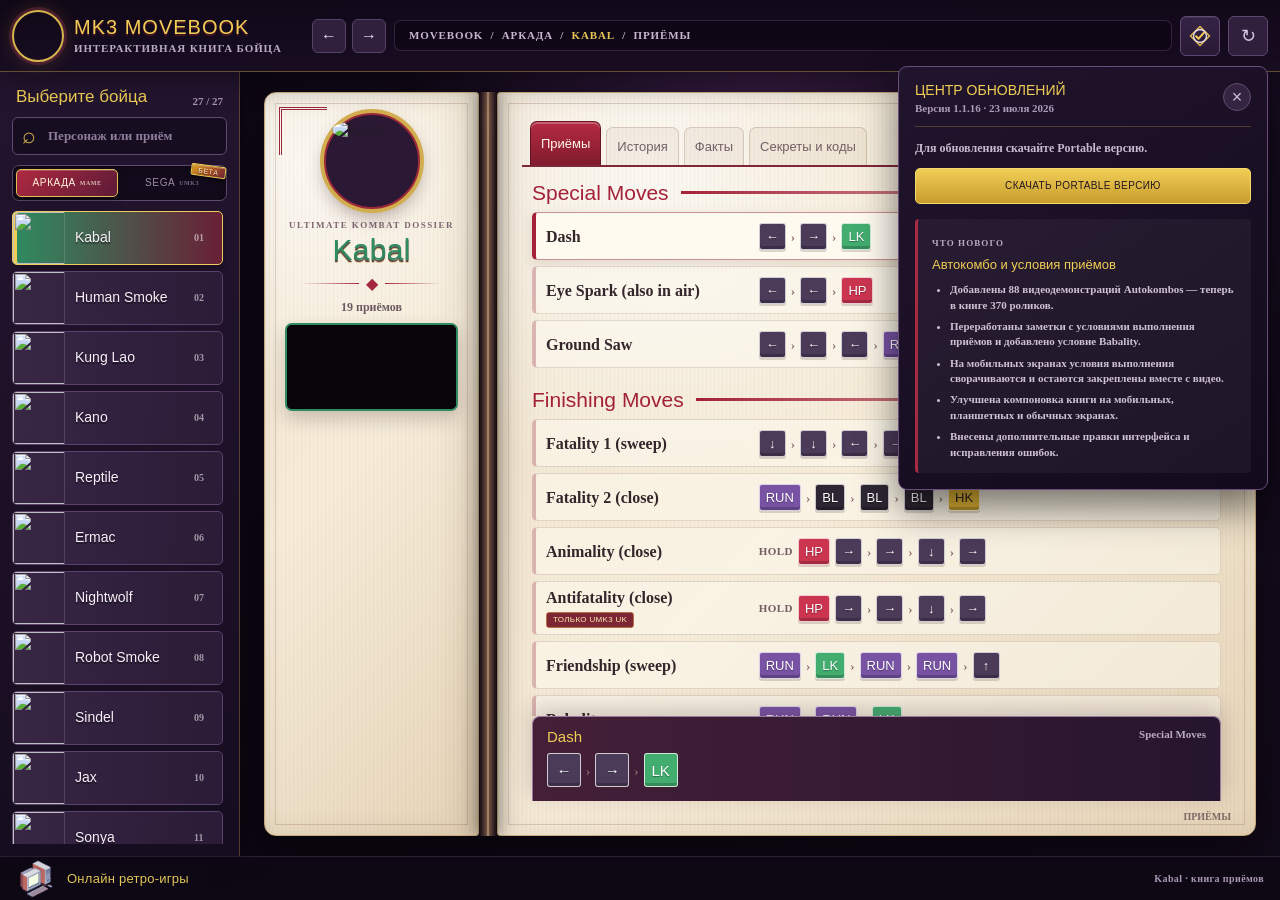
==== commit aaced9f6: "feat: подключить локальные достижения к MAME" ====
--- a/web/index.html
+++ b/web/index.html
@@ -241,6 +241,7 @@
     <script src="data/sega-moves.js"></script>
     <script src="data/lore.js"></script>
     <script src="data/achievements.js"></script>
+    <script src="achievement-engine.js"></script>
     <script>
         document.write('<script src="data/animations.js?v=' + Date.now() + '"><\/script>');
     </script>
--- a/web/styles.css
+++ b/web/styles.css
@@ -2168,6 +2168,12 @@
     text-align: center;
 }
 
+.move-platform-badge.is-edition {
+    color: #fff0b8;
+    background: #7d2634;
+    border-color: #b96f48;
+}
+
 .achievements-page {
     color: #34282c;
 }
@@ -2245,6 +2251,217 @@
     font: 9px/1.2 "Russo One", sans-serif;
     letter-spacing: .08em;
     text-transform: uppercase;
+}
+
+.mame-diagnostic-stack {
+    margin: -4px 0 14px;
+}
+
+.mame-diagnostic {
+    display: grid;
+    grid-template-columns: auto minmax(0, 1fr) auto;
+    align-items: center;
+    gap: 11px;
+    margin: 0;
+    padding: 10px 13px;
+    color: #5f4a51;
+    background: rgba(255, 251, 238, .78);
+    border: 1px solid rgba(111, 73, 70, .26);
+    border-left: 3px solid #8c6d78;
+    border-radius: 6px;
+    box-shadow: 0 3px 9px rgba(74, 45, 45, .08);
+}
+
+.mame-diagnostic[data-state="data-confirmed"] {
+    border-left-color: #2f8c61;
+}
+
+.mame-diagnostic[data-state="game-detected"],
+.mame-diagnostic[data-state="process-found"] {
+    border-left-color: #c09a2b;
+}
+
+.mame-diagnostic-light {
+    width: 10px;
+    height: 10px;
+    background: #8c6d78;
+    border: 2px solid rgba(255, 255, 255, .82);
+    border-radius: 50%;
+    box-shadow: 0 0 0 2px rgba(80, 48, 60, .14);
+}
+
+.mame-diagnostic[data-state="data-confirmed"] .mame-diagnostic-light {
+    background: #35aa73;
+    box-shadow: 0 0 0 2px rgba(47, 140, 97, .16),
+        0 0 10px rgba(53, 170, 115, .5);
+}
+
+.mame-diagnostic[data-state="game-detected"] .mame-diagnostic-light,
+.mame-diagnostic[data-state="process-found"] .mame-diagnostic-light {
+    background: #d0a72d;
+}
+
+.mame-diagnostic-copy {
+    display: grid;
+    min-width: 0;
+}
+
+.mame-diagnostic-copy > small {
+    color: #92767d;
+    font: 8px/1 "Russo One", sans-serif;
+    letter-spacing: .12em;
+    text-transform: uppercase;
+}
+
+.mame-diagnostic-copy > strong {
+    margin-top: 4px;
+    color: #4b3038;
+    font: 11px/1.15 "Russo One", sans-serif;
+}
+
+.mame-diagnostic-copy > span {
+    margin-top: 3px;
+    color: #806b70;
+    font: 600 10px/1.3 "Literata", serif;
+}
+
+.mame-diagnostic-players {
+    display: flex;
+    align-items: center;
+    gap: 8px;
+}
+
+.mame-diagnostic-players > span {
+    display: grid;
+    min-width: 90px;
+    color: #4d343b;
+    font: 9px/1.15 "Russo One", sans-serif;
+}
+
+.mame-diagnostic-players b,
+.mame-diagnostic-players i {
+    color: #a3203b;
+    font-style: normal;
+}
+
+.mame-diagnostic-players small {
+    margin-top: 3px;
+    color: #3b8d64;
+    font: 8px/1 "Russo One", sans-serif;
+}
+
+.mame-diagnostic-report {
+    display: flex;
+    align-items: center;
+    gap: 12px;
+    margin-top: 6px;
+    padding: 8px 12px;
+    color: #745e65;
+    background: rgba(255, 251, 238, .65);
+    border: 1px solid rgba(111, 73, 70, .18);
+    border-radius: 6px;
+}
+
+.mame-diagnostic-report > span {
+    display: grid;
+}
+
+.mame-diagnostic-report strong {
+    color: #5a3540;
+    font: 9px/1.15 "Russo One", sans-serif;
+}
+
+.mame-diagnostic-report small {
+    margin-top: 2px;
+    color: #9b8588;
+    font: 8px/1.2 "Russo One", sans-serif;
+}
+
+.mame-diagnostic-report > code {
+    margin-left: auto;
+    padding: 4px 6px;
+    color: #356f55;
+    background: rgba(53, 126, 87, .08);
+    border: 1px solid rgba(53, 126, 87, .15);
+    border-radius: 4px;
+    font: 8px/1.2 Consolas, monospace;
+}
+
+.mame-diagnostic-report > small {
+    margin-top: 0;
+    white-space: nowrap;
+}
+
+.mame-event-log {
+    margin-top: 6px;
+    padding: 10px 12px;
+    background: rgba(255, 251, 238, .72);
+    border: 1px solid rgba(111, 73, 70, .2);
+    border-radius: 6px;
+}
+
+.mame-event-log > header {
+    display: flex;
+    align-items: baseline;
+    justify-content: space-between;
+    gap: 12px;
+    padding-bottom: 7px;
+    border-bottom: 1px solid rgba(128, 88, 77, .16);
+}
+
+.mame-event-log > header strong {
+    color: #5a3540;
+    font: 10px/1 "Russo One", sans-serif;
+}
+
+.mame-event-log > header span {
+    color: #9b8588;
+    font: 8px/1 "Russo One", sans-serif;
+    letter-spacing: .05em;
+    text-transform: uppercase;
+}
+
+.mame-event-log ol {
+    display: grid;
+    gap: 6px;
+    margin: 8px 0 0;
+    padding: 0;
+    list-style: none;
+}
+
+.mame-event-log li {
+    display: grid;
+    grid-template-columns: auto minmax(0, 1fr);
+    align-items: start;
+    gap: 8px;
+}
+
+.mame-event-log li > i {
+    width: 7px;
+    height: 7px;
+    margin-top: 3px;
+    background: #b8922d;
+    border-radius: 50%;
+}
+
+.mame-event-log li[data-kind="match-ended"] > i {
+    background: #2f9a69;
+    box-shadow: 0 0 7px rgba(47, 154, 105, .42);
+}
+
+.mame-event-log li > span {
+    display: grid;
+}
+
+.mame-event-log li strong {
+    color: #5a4047;
+    font: 9px/1.15 "Russo One", sans-serif;
+}
+
+.mame-event-log li small {
+    margin-top: 2px;
+    color: #827176;
+    font: 600 9px/1.25 "Literata", serif;
 }
 
 .achievement-filter-bar {
@@ -2345,6 +2562,28 @@
     right: 9px;
     color: rgba(110, 78, 73, .3);
     font-size: 8px;
+}
+
+.achievement-card.is-unlocked {
+    background:
+        linear-gradient(105deg, rgba(255, 252, 226, .94), rgba(224, 236, 204, .72));
+    border-color: rgba(85, 112, 54, .42);
+    border-left-color: #5a843c;
+    box-shadow: 0 4px 12px rgba(65, 91, 43, .14);
+}
+
+.achievement-card.is-unlocked::after {
+    content: "✓";
+    color: #507435;
+    font: 13px/1 "Russo One", sans-serif;
+}
+
+.achievement-card.is-unlocked .achievement-card-icon img {
+    filter: none;
+}
+
+.achievement-card.is-unlocked .achievement-card-copy small {
+    color: #507435;
 }
 
 .achievement-card-icon {
@@ -3501,6 +3740,39 @@
         margin: 0;
     }
 
+    .mame-diagnostic {
+        grid-template-columns: auto minmax(0, 1fr);
+        padding: 10px;
+    }
+
+    .mame-diagnostic-players {
+        grid-column: 2;
+        justify-content: space-between;
+    }
+
+    .mame-diagnostic-players > span {
+        min-width: 0;
+    }
+
+    .mame-diagnostic-report {
+        align-items: flex-start;
+        flex-wrap: wrap;
+    }
+
+    .mame-diagnostic-report > code {
+        width: 100%;
+        margin-left: 0;
+        overflow: hidden;
+        text-overflow: ellipsis;
+        white-space: nowrap;
+    }
+
+    .mame-event-log > header {
+        align-items: flex-start;
+        flex-direction: column;
+        gap: 4px;
+    }
+
     .achievement-card {
         grid-template-columns: 52px minmax(0, 1fr);
         min-height: 76px;
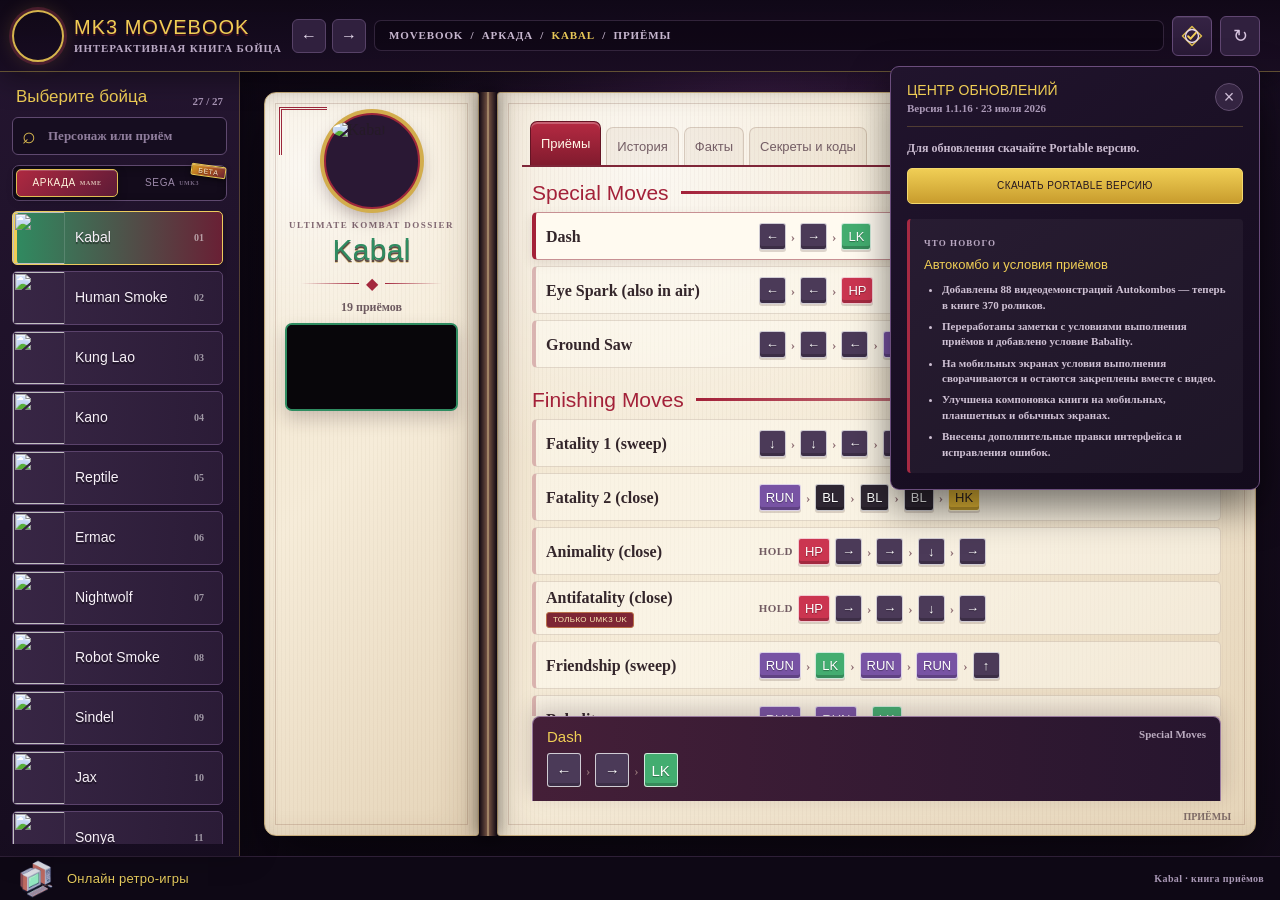
==== commit b1686808: "feat: подключить вход через Discord в Portable" ====
--- a/web/index.html
+++ b/web/index.html
@@ -47,6 +47,25 @@
                 </span>
                 <b>Достижения</b>
             </button>
+
+            <div id="accountControl" class="account-control" hidden>
+                <button id="accountButton" class="account-button" type="button"
+                    data-state="signed-out" title="Войти через Discord"
+                    aria-label="Войти через Discord">
+                    <span class="account-avatar" aria-hidden="true">
+                        <img id="accountAvatar" alt="" hidden>
+                        <svg id="accountFallback" viewBox="0 0 24 24"
+                            focusable="false">
+                            <circle cx="12" cy="8" r="4"></circle>
+                            <path d="M4.8 20c.8-4.1 3.2-6.2 7.2-6.2s6.4 2.1 7.2 6.2"></path>
+                        </svg>
+                    </span>
+                    <span class="account-copy">
+                        <b id="accountLabel">Войти</b>
+                        <small id="accountDetails">Discord</small>
+                    </span>
+                </button>
+            </div>
 
             <div class="update-control">
                 <button id="updateButton" class="update-button" type="button"
--- a/web/styles.css
+++ b/web/styles.css
@@ -63,7 +63,7 @@
 
 .topbar {
     display: grid;
-    grid-template-columns: 54px 230px auto minmax(220px, 1fr) auto auto;
+    grid-template-columns: 54px 230px auto minmax(180px, 1fr) auto auto auto;
     align-items: center;
     gap: 12px;
     padding: 8px 18px;
@@ -222,6 +222,118 @@
 .achievement-entry[hidden],
 .roster-achievement-entry[hidden] {
     display: none !important;
+}
+
+.account-control {
+    position: relative;
+}
+
+.account-control[hidden] {
+    display: none !important;
+}
+
+.account-button {
+    display: inline-flex;
+    align-items: center;
+    justify-content: center;
+    gap: 8px;
+    min-width: 116px;
+    height: 40px;
+    padding: 0 10px;
+    color: #e8d9ed;
+    background: linear-gradient(180deg, #352344, #291934);
+    border: 1px solid #634976;
+    border-radius: 6px;
+    box-shadow: inset 0 1px 0 rgba(255, 255, 255, .07);
+    cursor: pointer;
+    white-space: nowrap;
+}
+
+.account-button:hover:not(:disabled) {
+    color: #fff7d8;
+    background: #4b315f;
+    border-color: #8b6a9e;
+}
+
+.account-button[data-state="signed-in"] {
+    color: #fff3bd;
+    background: linear-gradient(180deg, #6e263d, #4e1a2c);
+    border-color: #d3ae47;
+}
+
+.account-button[data-state="error"] {
+    color: #ffd6da;
+    border-color: #b94b5f;
+}
+
+.account-button:disabled {
+    cursor: progress;
+    opacity: .78;
+}
+
+.account-avatar {
+    display: grid;
+    flex: 0 0 auto;
+    place-items: center;
+    width: 26px;
+    height: 26px;
+    overflow: hidden;
+    color: #e7c95f;
+    background: rgba(11, 6, 16, .46);
+    border: 1px solid rgba(226, 189, 76, .48);
+    border-radius: 50%;
+}
+
+.account-avatar img {
+    width: 100%;
+    height: 100%;
+    object-fit: cover;
+}
+
+.account-avatar svg {
+    width: 19px;
+    height: 19px;
+    fill: none;
+    stroke: currentColor;
+    stroke-linecap: round;
+    stroke-linejoin: round;
+    stroke-width: 1.6;
+}
+
+.account-button:disabled .account-avatar {
+    animation: account-pulse 1.15s ease-in-out infinite;
+}
+
+.account-copy {
+    display: flex;
+    min-width: 0;
+    flex-direction: column;
+    align-items: flex-start;
+    gap: 3px;
+}
+
+.account-copy b {
+    max-width: 106px;
+    overflow: hidden;
+    font: 10px/1 "Russo One", sans-serif;
+    letter-spacing: .03em;
+    text-overflow: ellipsis;
+    text-transform: uppercase;
+}
+
+.account-copy small {
+    max-width: 106px;
+    overflow: hidden;
+    color: #bba9c4;
+    font: 600 8px/1 "Literata", serif;
+    text-overflow: ellipsis;
+}
+
+@keyframes account-pulse {
+    50% {
+        opacity: .45;
+        transform: scale(.92);
+    }
 }
 
 .update-control {
@@ -2645,13 +2757,62 @@
     text-transform: uppercase;
 }
 
+.achievement-card-meta {
+    display: flex;
+    align-items: center;
+    gap: 6px;
+}
+
+.achievement-lore-note {
+    display: inline-flex;
+    align-items: center;
+    gap: 3px;
+    min-height: 18px;
+    padding: 1px 5px;
+    color: #fff5cd;
+    background: #8e263b;
+    border: 1px solid #b89a41;
+    border-radius: 9px;
+    cursor: pointer;
+    font: 7px/1 "Russo One", sans-serif;
+    letter-spacing: .06em;
+    text-transform: uppercase;
+}
+
+.achievement-lore-note b {
+    font-size: 10px;
+}
+
+.achievement-lore-note[aria-expanded="true"] {
+    color: #3b252c;
+    background: #e4bd4c;
+}
+
+.achievement-lore-note:focus-visible {
+    outline: 2px solid #c59d37;
+    outline-offset: 2px;
+}
+
+.achievement-lore-details {
+    margin-top: 5px;
+    padding: 6px 8px;
+    color: #654750;
+    background: rgba(142, 38, 59, .07);
+    border-left: 2px solid #a1273d;
+    font: 600 9.5px/1.35 "Literata", serif;
+}
+
+.achievement-lore-details[hidden] {
+    display: none;
+}
+
 .achievement-card-copy strong {
     margin-top: 5px;
     color: #39292e;
     font: 14px/1.1 "Russo One", sans-serif;
 }
 
-.achievement-card-copy span {
+.achievement-card-copy > .achievement-card-description {
     margin-top: 5px;
     color: #786269;
     font: 600 10.5px/1.3 "Literata", serif;
@@ -2909,7 +3070,7 @@
     }
 
     .topbar {
-        grid-template-columns: 54px 230px auto minmax(120px, 1fr) auto auto;
+        grid-template-columns: 54px 210px auto minmax(100px, 1fr) auto auto auto;
         gap: 8px;
         padding-inline: 12px;
     }
@@ -2929,6 +3090,16 @@
     }
 
     .achievement-entry > b {
+        display: none;
+    }
+
+    .account-button {
+        width: 40px;
+        min-width: 40px;
+        padding: 0;
+    }
+
+    .account-copy {
         display: none;
     }
 
@@ -3024,8 +3195,8 @@
         position: sticky;
         top: 0;
         z-index: 60;
-        grid-template-areas: "mark brand achievement update roster";
-        grid-template-columns: 36px minmax(0, 1fr) 36px 36px auto;
+        grid-template-areas: "mark brand account achievement update roster";
+        grid-template-columns: 36px minmax(0, 1fr) 36px 36px 36px auto;
         gap: 7px;
         min-height: 52px;
         padding: 6px max(9px, env(safe-area-inset-right)) 6px max(9px, env(safe-area-inset-left));
@@ -3090,6 +3261,21 @@
         grid-area: update;
     }
 
+    .account-control {
+        grid-area: account;
+    }
+
+    .account-button {
+        width: 36px;
+        min-width: 36px;
+        height: 36px;
+    }
+
+    .account-avatar {
+        width: 24px;
+        height: 24px;
+    }
+
     .achievement-entry {
         grid-area: achievement;
         width: 36px;
@@ -3787,8 +3973,8 @@
 
 @media (max-width: 380px) {
     .topbar {
-        grid-template-areas: "mark brand update roster";
-        grid-template-columns: 34px minmax(0, 1fr) 34px auto;
+        grid-template-areas: "mark brand account update roster";
+        grid-template-columns: 34px minmax(0, 1fr) 34px 34px auto;
     }
 
     .achievement-entry {
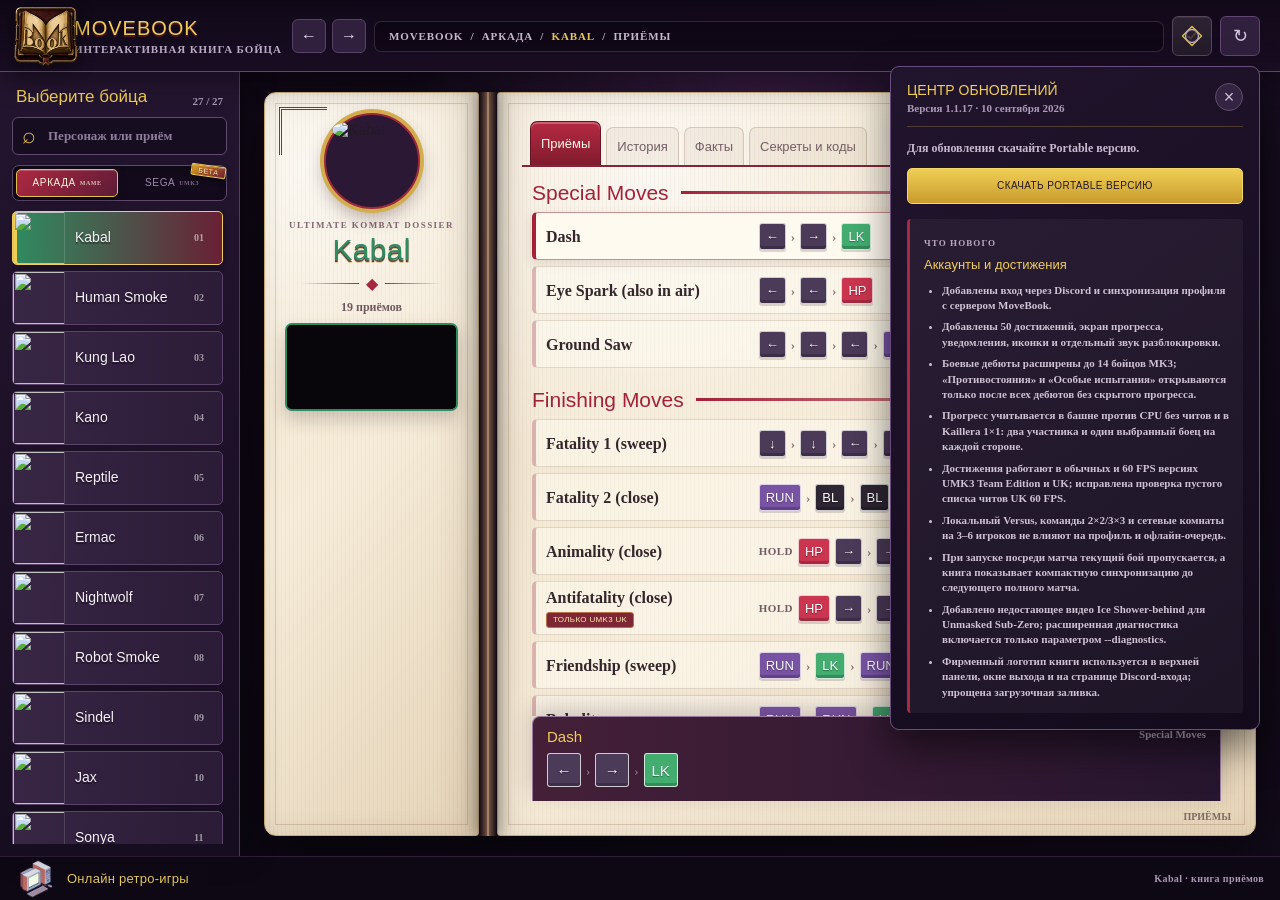
==== commit 617fab5d: "feat: выпустить MoveBook 1.1.17 с достижениями и поддержкой 60 FPS" ====
--- a/web/index.html
+++ b/web/index.html
@@ -8,14 +8,16 @@
     <meta name="theme-color" content="#140c1d">
     <title>MK3 MoveBook</title>
     <link rel="icon" href="assets/icon.ico" type="image/x-icon">
-    <link rel="stylesheet" href="styles.css">
+    <link rel="stylesheet" href="styles.css?v=0654a1f7418a">
 </head>
 <body>
     <div class="app-shell">
         <header class="topbar">
-            <div class="brand-mark" aria-hidden="true"></div>
+            <div class="brand-mark" aria-hidden="true">
+                <img src="assets/icon.ico" alt="">
+            </div>
             <div class="brand-copy">
-                <strong>MK3 MOVEBOOK</strong>
+                <strong>MOVEBOOK</strong>
                 <span>интерактивная книга бойца</span>
             </div>
 
@@ -256,6 +258,28 @@
         <img src="assets/easter-eggs/toasty.png" alt="">
     </div>
 
+    <div id="logoutDialog" class="movebook-dialog-backdrop" hidden>
+        <section class="movebook-dialog" role="dialog" aria-modal="true"
+            aria-labelledby="logoutDialogTitle"
+            aria-describedby="logoutDialogDescription">
+            <span class="movebook-dialog-logo-frame" aria-hidden="true">
+                <img class="movebook-dialog-logo" src="assets/icon.ico" alt="">
+            </span>
+            <span class="movebook-dialog-kicker">Аккаунт MoveBook</span>
+            <h2 id="logoutDialogTitle">Выйти из аккаунта?</h2>
+            <p id="logoutDialogDescription">
+                Завершить сессию <strong id="logoutDialogUser"></strong>?
+                Для продолжения снова понадобится войти через Discord.
+            </p>
+            <div class="movebook-dialog-actions">
+                <button id="logoutDialogCancel" class="movebook-dialog-button is-secondary"
+                    type="button">Остаться</button>
+                <button id="logoutDialogConfirm" class="movebook-dialog-button is-danger"
+                    type="button">Выйти</button>
+            </div>
+        </section>
+    </div>
+
     <script src="data/moves.js"></script>
     <script src="data/sega-moves.js"></script>
     <script src="data/lore.js"></script>
--- a/web/styles.css
+++ b/web/styles.css
@@ -63,7 +63,7 @@
 
 .topbar {
     display: grid;
-    grid-template-columns: 54px 230px auto minmax(180px, 1fr) auto auto auto;
+    grid-template-columns: 68px 230px auto minmax(180px, 1fr) auto auto auto;
     align-items: center;
     gap: 12px;
     padding: 8px 18px;
@@ -74,12 +74,19 @@
 }
 
 .brand-mark {
-    width: 52px;
-    height: 52px;
-    border: 2px solid #d7b44d;
-    border-radius: 50%;
-    background: url("assets/book-cover.png") 48% 46% / 310px auto;
-    box-shadow: 0 0 0 3px rgba(117, 39, 62, .5), 0 0 20px rgba(228, 183, 63, .2);
+    display: flex;
+    align-items: center;
+    justify-content: center;
+    width: 68px;
+    height: 56px;
+}
+
+.brand-mark img {
+    display: block;
+    width: 68px;
+    height: 68px;
+    object-fit: contain;
+    filter: drop-shadow(0 3px 8px rgba(0, 0, 0, .52));
 }
 
 .brand-copy {
@@ -178,6 +185,17 @@
     box-shadow:
         inset 0 1px 0 rgba(255, 255, 255, .12),
         0 0 14px rgba(216, 173, 58, .18);
+}
+
+.achievement-entry.is-locked {
+    color: #b5a8ba;
+    background: linear-gradient(180deg, #2c2232, #241b29);
+    border-color: #55465c;
+}
+
+.achievement-entry.is-locked .achievement-mark-check,
+.roster-achievement-entry.is-locked .achievement-mark-check {
+    opacity: .18;
 }
 
 .achievement-entry > b {
@@ -327,6 +345,151 @@
     color: #bba9c4;
     font: 600 8px/1 "Literata", serif;
     text-overflow: ellipsis;
+}
+
+.movebook-dialog-backdrop {
+    position: fixed;
+    z-index: 100;
+    inset: 0;
+    display: grid;
+    place-items: center;
+    padding: 24px;
+    background:
+        radial-gradient(circle at 50% 36%, rgba(130, 53, 83, .22), transparent 42%),
+        rgba(10, 5, 15, .82);
+    backdrop-filter: blur(6px);
+}
+
+.movebook-dialog-backdrop[hidden] {
+    display: none !important;
+}
+
+.movebook-dialog {
+    position: relative;
+    width: min(440px, calc(100vw - 48px));
+    padding: 34px 34px 30px;
+    overflow: hidden;
+    color: var(--ink);
+    text-align: center;
+    background:
+        linear-gradient(90deg, rgba(112, 56, 44, .08) 1px, transparent 1px) 0 0 / 24px 24px,
+        linear-gradient(rgba(112, 56, 44, .06) 1px, transparent 1px) 0 0 / 24px 24px,
+        linear-gradient(145deg, #f6ead2, #e5d0ae);
+    border: 2px solid #c5a044;
+    border-radius: 10px;
+    box-shadow:
+        0 0 0 5px rgba(77, 25, 43, .86),
+        0 24px 70px rgba(0, 0, 0, .62),
+        inset 0 0 36px rgba(95, 49, 35, .16);
+}
+
+.movebook-dialog::before,
+.movebook-dialog::after {
+    position: absolute;
+    width: 64px;
+    height: 64px;
+    content: "";
+    border-color: rgba(111, 33, 49, .45);
+}
+
+.movebook-dialog::before {
+    top: 12px;
+    left: 12px;
+    border-top: 2px solid;
+    border-left: 2px solid;
+}
+
+.movebook-dialog::after {
+    right: 12px;
+    bottom: 12px;
+    border-right: 2px solid;
+    border-bottom: 2px solid;
+}
+
+.movebook-dialog-logo-frame {
+    display: grid;
+    width: 76px;
+    height: 76px;
+    margin: -8px auto 12px;
+    overflow: hidden;
+    background: radial-gradient(circle, #5d2337, #2a172d 72%);
+    border: 2px solid #cba94a;
+    border-radius: 50%;
+    box-shadow: 0 0 0 4px rgba(90, 18, 33, .16);
+    place-items: center;
+}
+
+.movebook-dialog-logo {
+    display: block;
+    width: 88px;
+    height: 88px;
+    object-fit: contain;
+    filter: drop-shadow(0 5px 8px rgba(48, 18, 24, .28));
+}
+
+.movebook-dialog-kicker {
+    color: #8b273c;
+    font: 11px/1 "Russo One", sans-serif;
+    letter-spacing: .12em;
+    text-transform: uppercase;
+}
+
+.movebook-dialog h2 {
+    margin: 10px 0 12px;
+    color: #3c2027;
+    font: 27px/1.15 "Russo One", sans-serif;
+}
+
+.movebook-dialog p {
+    max-width: 340px;
+    margin: 0 auto;
+    color: #66515a;
+    font: 600 14px/1.6 "Literata", serif;
+}
+
+.movebook-dialog p strong {
+    color: #7f2037;
+}
+
+.movebook-dialog-actions {
+    position: relative;
+    z-index: 1;
+    display: flex;
+    justify-content: center;
+    gap: 12px;
+    margin-top: 25px;
+    padding-top: 20px;
+    border-top: 1px solid rgba(111, 33, 49, .24);
+}
+
+.movebook-dialog-button {
+    min-width: 126px;
+    min-height: 42px;
+    padding: 9px 18px;
+    border: 1px solid;
+    border-radius: 6px;
+    cursor: pointer;
+    font: 13px/1 "Russo One", sans-serif;
+    letter-spacing: .04em;
+}
+
+.movebook-dialog-button.is-secondary {
+    color: #493640;
+    background: rgba(255, 250, 232, .5);
+    border-color: #9d8270;
+}
+
+.movebook-dialog-button.is-danger {
+    color: #fff2c8;
+    background: linear-gradient(180deg, #8f2a43, #61182d);
+    border-color: #c5a044;
+    box-shadow: inset 0 1px 0 rgba(255, 255, 255, .14);
+}
+
+.movebook-dialog-button:hover,
+.movebook-dialog-button:focus-visible {
+    outline: 2px solid #d5ad42;
+    outline-offset: 2px;
 }
 
 @keyframes account-pulse {
@@ -2280,6 +2443,14 @@
     text-align: center;
 }
 
+.category-link.is-achievement-locked {
+    color: #806c72;
+}
+
+.category-link.is-achievement-locked b {
+    color: #a3273d;
+}
+
 .move-platform-badge.is-edition {
     color: #fff0b8;
     background: #7d2634;
@@ -2346,7 +2517,7 @@
 .achievements-summary {
     display: grid;
     align-content: center;
-    min-width: 108px;
+    min-width: 220px;
     padding-left: 16px;
     border-left: 1px solid rgba(230, 199, 98, .25);
     text-align: center;
@@ -2363,6 +2534,170 @@
     font: 9px/1.2 "Russo One", sans-serif;
     letter-spacing: .08em;
     text-transform: uppercase;
+}
+
+.achievements-summary .achievement-mode-stats {
+    display: grid;
+    grid-template-columns: 1fr 1fr;
+    gap: 6px;
+    margin-top: 9px;
+    text-align: left;
+}
+
+.achievements-summary .achievement-mode-stats span {
+    margin: 0;
+    padding: 6px 7px;
+    border: 1px solid rgba(230, 199, 98, .18);
+    border-radius: 4px;
+    background: rgba(23, 10, 27, .25);
+    font: 600 9px/1.35 "Literata", serif;
+    letter-spacing: 0;
+    text-transform: none;
+}
+
+.achievements-summary .achievement-mode-stats b {
+    display: block;
+    color: #dfbd51;
+    font: 8px/1.2 "Russo One", sans-serif;
+    letter-spacing: .08em;
+    text-transform: uppercase;
+}
+
+.achievement-auth-gate {
+    display: grid;
+    grid-template-columns: auto minmax(0, 1fr) auto;
+    align-items: center;
+    gap: 16px;
+    margin: -4px 0 14px;
+    padding: 15px 17px;
+    color: #e4d7e7;
+    background:
+        linear-gradient(100deg, rgba(44, 31, 52, .98), rgba(29, 21, 35, .98));
+    border: 1px solid #746079;
+    border-radius: 8px;
+    box-shadow: 0 7px 16px rgba(41, 27, 45, .16);
+}
+
+.achievement-auth-gate-mark {
+    display: grid;
+    place-items: center;
+    width: 38px;
+    height: 38px;
+    color: #d1a943;
+    background: #211827;
+    border: 1px solid #8b7041;
+    border-radius: 6px;
+}
+
+.achievement-auth-gate small {
+    color: #d1a943;
+    font: 8px/1 "Russo One", sans-serif;
+    letter-spacing: .13em;
+}
+
+.achievement-auth-gate h3 {
+    margin: 5px 0 3px;
+    color: #fff1c5;
+    font: 15px/1.15 "Russo One", sans-serif;
+}
+
+.achievement-auth-gate p {
+    margin: 0;
+    color: #c4b7c8;
+    font: 600 10px/1.45 "Literata", serif;
+}
+
+.achievement-auth-gate button,
+.achievement-auth-gate a {
+    padding: 10px 13px;
+    color: #fff2bd;
+    background: linear-gradient(180deg, #982b43, #6e1d31);
+    border: 1px solid #d0a746;
+    border-radius: 5px;
+    cursor: pointer;
+    font: 9px/1.15 "Russo One", sans-serif;
+    text-align: center;
+    text-decoration: none;
+    text-transform: uppercase;
+}
+
+.achievement-auth-gate button:hover,
+.achievement-auth-gate a:hover {
+    color: #fff9dd;
+    background: linear-gradient(180deg, #ad3550, #7e2239);
+}
+
+.achievement-sync-status {
+    display: grid;
+    grid-template-columns: auto minmax(0, 1fr) auto;
+    align-items: center;
+    gap: 11px;
+    margin: -4px 0 10px;
+    padding: 10px 13px;
+    color: #5f4a51;
+    background: rgba(255, 251, 238, .78);
+    border: 1px solid rgba(111, 73, 70, .26);
+    border-left: 3px solid #9a7c3c;
+    border-radius: 6px;
+    box-shadow: 0 3px 9px rgba(74, 45, 45, .08);
+}
+
+.achievement-sync-light {
+    width: 9px;
+    height: 9px;
+    background: #9a7c3c;
+    border: 2px solid rgba(255, 255, 255, .72);
+    border-radius: 50%;
+    box-shadow: 0 0 0 1px rgba(87, 57, 45, .28);
+}
+
+.achievement-sync-status > span:nth-child(2) {
+    display: grid;
+    gap: 2px;
+    min-width: 0;
+}
+
+.achievement-sync-status small {
+    color: #8b6f36;
+    font: 7px/1.15 "Russo One", sans-serif;
+    letter-spacing: .12em;
+}
+
+.achievement-sync-status strong {
+    color: #533941;
+    font: 10px/1.25 "Russo One", sans-serif;
+}
+
+.achievement-sync-status > span:nth-child(2) > span {
+    color: #7c686c;
+    font: 600 9px/1.35 "Literata", serif;
+}
+
+.achievement-sync-status button {
+    padding: 8px 11px;
+    color: #fff2bd;
+    background: linear-gradient(180deg, #982b43, #6e1d31);
+    border: 1px solid #b68f42;
+    border-radius: 5px;
+    cursor: pointer;
+    font: 8px/1 "Russo One", sans-serif;
+    text-transform: uppercase;
+}
+
+.achievement-sync-status[data-state="synced"] {
+    border-left-color: #2f8c61;
+}
+
+.achievement-sync-status[data-state="synced"] .achievement-sync-light {
+    background: #2f8c61;
+}
+
+.achievement-sync-status[data-state="offline"] {
+    border-left-color: #b0443a;
+}
+
+.achievement-sync-status[data-state="offline"] .achievement-sync-light {
+    background: #b0443a;
 }
 
 .mame-diagnostic-stack {
@@ -2388,6 +2723,12 @@
     border-left-color: #2f8c61;
 }
 
+.mame-diagnostic[data-state="achievement-blocked"] {
+    border-left-color: #bd3f4f;
+    background: rgba(255, 239, 238, .86);
+}
+
+.mame-diagnostic[data-state="match-synchronizing"],
 .mame-diagnostic[data-state="game-detected"],
 .mame-diagnostic[data-state="process-found"] {
     border-left-color: #c09a2b;
@@ -2408,6 +2749,13 @@
         0 0 10px rgba(53, 170, 115, .5);
 }
 
+.mame-diagnostic[data-state="achievement-blocked"] .mame-diagnostic-light {
+    background: #bd3f4f;
+    box-shadow: 0 0 0 2px rgba(189, 63, 79, .15),
+        0 0 10px rgba(189, 63, 79, .42);
+}
+
+.mame-diagnostic[data-state="match-synchronizing"] .mame-diagnostic-light,
 .mame-diagnostic[data-state="game-detected"] .mame-diagnostic-light,
 .mame-diagnostic[data-state="process-found"] .mame-diagnostic-light {
     background: #d0a72d;
@@ -2462,45 +2810,109 @@
     font: 8px/1 "Russo One", sans-serif;
 }
 
-.mame-diagnostic-report {
+.mame-match-mode {
+    display: grid;
+    grid-template-columns: minmax(0, 1fr) auto;
+    gap: 18px;
+    margin-top: 6px;
+    padding: 9px 12px;
+    background: rgba(255, 251, 238, .68);
+    border: 1px solid rgba(111, 73, 70, .2);
+    border-left: 3px solid #8c6d78;
+    border-radius: 6px;
+}
+
+.mame-match-mode[data-mode="tower-cpu"] {
+    border-left-color: #2f8c61;
+}
+
+.mame-match-mode[data-mode="two-player"] {
+    border-left-color: #c08b2b;
+}
+
+.mame-match-mode > span {
+    display: grid;
+    gap: 2px;
+}
+
+.mame-match-mode > span:last-child {
+    min-width: 220px;
+}
+
+.mame-match-mode small {
+    color: #92767d;
+    font: 7px/1 "Russo One", sans-serif;
+    letter-spacing: .12em;
+    text-transform: uppercase;
+}
+
+.mame-match-mode strong {
+    color: #4b3038;
+    font: 9px/1.25 "Russo One", sans-serif;
+}
+
+.mame-match-mode span span {
+    color: #806b70;
+    font: 600 9px/1.3 "Literata", serif;
+}
+
+.mame-match-mode code {
+    color: #356f55;
+    font: 8px/1.25 Consolas, monospace;
+    white-space: nowrap;
+}
+
+.mame-cheat-policy {
     display: flex;
     align-items: center;
-    gap: 12px;
+    justify-content: space-between;
+    gap: 18px;
     margin-top: 6px;
-    padding: 8px 12px;
-    color: #745e65;
-    background: rgba(255, 251, 238, .65);
-    border: 1px solid rgba(111, 73, 70, .18);
+    padding: 9px 12px;
+    background: rgba(255, 251, 238, .68);
+    border: 1px solid rgba(111, 73, 70, .2);
+    border-left: 3px solid #8c6d78;
     border-radius: 6px;
 }
 
-.mame-diagnostic-report > span {
-    display: grid;
-}
-
-.mame-diagnostic-report strong {
-    color: #5a3540;
-    font: 9px/1.15 "Russo One", sans-serif;
-}
-
-.mame-diagnostic-report small {
-    margin-top: 2px;
-    color: #9b8588;
-    font: 8px/1.2 "Russo One", sans-serif;
-}
-
-.mame-diagnostic-report > code {
-    margin-left: auto;
-    padding: 4px 6px;
+.mame-cheat-policy[data-state="verified-clean"] {
+    border-left-color: #2f8c61;
+}
+
+.mame-cheat-policy[data-state="blocked-cheat"] {
+    border-left-color: #b51f43;
+    background: rgba(255, 235, 238, .75);
+}
+
+.mame-cheat-policy[data-state="checking"] {
+    border-left-color: #c08b2b;
+}
+
+.mame-cheat-policy > span {
+    display: grid;
+    gap: 2px;
+}
+
+.mame-cheat-policy small {
+    color: #92767d;
+    font: 7px/1 "Russo One", sans-serif;
+    letter-spacing: .12em;
+    text-transform: uppercase;
+}
+
+.mame-cheat-policy strong {
+    color: #4b3038;
+    font: 9px/1.25 "Russo One", sans-serif;
+}
+
+.mame-cheat-policy span span {
+    color: #806b70;
+    font: 600 9px/1.3 "Literata", serif;
+}
+
+.mame-cheat-policy code {
     color: #356f55;
-    background: rgba(53, 126, 87, .08);
-    border: 1px solid rgba(53, 126, 87, .15);
-    border-radius: 4px;
-    font: 8px/1.2 Consolas, monospace;
-}
-
-.mame-diagnostic-report > small {
-    margin-top: 0;
+    font: 8px/1.25 Consolas, monospace;
     white-space: nowrap;
 }
 
@@ -2642,6 +3054,21 @@
     flex: 1;
     height: 1px;
     background: linear-gradient(90deg, #b72b45, rgba(183, 43, 69, .08));
+}
+
+.achievement-category-lock {
+    margin: 0 2px 10px;
+    padding: 9px 12px;
+    color: #684d55;
+    background: rgba(161, 39, 61, .07);
+    border: 1px solid rgba(161, 39, 61, .2);
+    border-left: 4px solid #a1273d;
+    border-radius: 5px;
+    font: 600 10.5px/1.4 "Literata", serif;
+}
+
+.achievement-category-lock strong {
+    color: #97233a;
 }
 
 .achievement-card-grid {
@@ -2684,6 +3111,14 @@
     box-shadow: 0 4px 12px rgba(65, 91, 43, .14);
 }
 
+.achievement-card.is-prerequisite-locked {
+    background: rgba(235, 228, 216, .66);
+    border-color: rgba(92, 82, 82, .24);
+    border-left-color: #746a6d;
+    filter: grayscale(1) saturate(0);
+    opacity: .58;
+}
+
 .achievement-card.is-unlocked::after {
     content: "✓";
     color: #507435;
@@ -2702,23 +3137,27 @@
     position: relative;
     display: grid;
     place-items: center;
-    width: 54px;
-    height: 54px;
+    width: 60px;
+    height: 60px;
     padding: 3px;
     overflow: hidden;
     color: #c49b33;
     background: #25172f;
     border: 2px solid #9f2a40;
-    border-radius: 50%;
+    border-radius: 7px;
     box-shadow: 0 0 0 2px #d1aa46;
 }
 
 .achievement-card-icon img {
     width: 100%;
     height: 100%;
-    border-radius: 50%;
+    border-radius: 4px;
     filter: grayscale(.82) brightness(.72);
     object-fit: cover;
+}
+
+.achievement-card-icon img[src$="fatality.gif"] {
+    object-fit: contain;
 }
 
 .achievement-card-icon .achievement-mark {
@@ -2816,6 +3255,12 @@
     margin-top: 5px;
     color: #786269;
     font: 600 10.5px/1.3 "Literata", serif;
+}
+
+.achievement-card-requirement {
+    margin-top: 5px;
+    color: #8e263b;
+    font: 700 9.5px/1.35 "Literata", serif;
 }
 
 .achievement-preview-note {
@@ -3196,7 +3641,7 @@
         top: 0;
         z-index: 60;
         grid-template-areas: "mark brand account achievement update roster";
-        grid-template-columns: 36px minmax(0, 1fr) 36px 36px 36px auto;
+        grid-template-columns: 48px minmax(0, 1fr) 36px 36px 36px auto;
         gap: 7px;
         min-height: 52px;
         padding: 6px max(9px, env(safe-area-inset-right)) 6px max(9px, env(safe-area-inset-left));
@@ -3204,9 +3649,13 @@
 
     .brand-mark {
         grid-area: mark;
-        width: 36px;
-        height: 36px;
-        background-size: 240px auto;
+        width: 48px;
+        height: 40px;
+    }
+
+    .brand-mark img {
+        width: 48px;
+        height: 48px;
     }
 
     .brand-copy {
@@ -3773,13 +4222,18 @@
     }
 
     .topbar {
-        grid-template-columns: 34px minmax(0, 1fr) 34px 34px auto;
+        grid-template-columns: 44px minmax(0, 1fr) 34px 34px 34px auto;
         gap: 6px;
     }
 
     .brand-mark {
-        width: 34px;
-        height: 34px;
+        width: 44px;
+        height: 36px;
+    }
+
+    .brand-mark img {
+        width: 44px;
+        height: 44px;
     }
 
     .brand-copy strong {
@@ -3926,6 +4380,34 @@
         margin: 0;
     }
 
+    .achievements-summary .achievement-mode-stats {
+        grid-column: 1 / -1;
+        width: 100%;
+        margin-top: 2px;
+    }
+
+    .achievement-auth-gate {
+        grid-template-columns: auto minmax(0, 1fr);
+        gap: 11px;
+        padding: 12px;
+    }
+
+    .achievement-auth-gate button,
+    .achievement-auth-gate a {
+        grid-column: 1 / -1;
+        width: 100%;
+    }
+
+    .achievement-sync-status {
+        grid-template-columns: auto minmax(0, 1fr);
+        padding: 10px;
+    }
+
+    .achievement-sync-status button {
+        grid-column: 1 / -1;
+        width: 100%;
+    }
+
     .mame-diagnostic {
         grid-template-columns: auto minmax(0, 1fr);
         padding: 10px;
@@ -3940,17 +4422,13 @@
         min-width: 0;
     }
 
-    .mame-diagnostic-report {
-        align-items: flex-start;
-        flex-wrap: wrap;
-    }
-
-    .mame-diagnostic-report > code {
-        width: 100%;
-        margin-left: 0;
-        overflow: hidden;
-        text-overflow: ellipsis;
-        white-space: nowrap;
+    .mame-match-mode {
+        grid-template-columns: 1fr;
+        gap: 8px;
+    }
+
+    .mame-match-mode > span:last-child {
+        min-width: 0;
     }
 
     .mame-event-log > header {
@@ -3960,21 +4438,21 @@
     }
 
     .achievement-card {
-        grid-template-columns: 52px minmax(0, 1fr);
+        grid-template-columns: 64px minmax(0, 1fr);
         min-height: 76px;
         padding: 9px 10px;
     }
 
     .achievement-card-icon {
-        width: 48px;
-        height: 48px;
+        width: 60px;
+        height: 60px;
     }
 }
 
 @media (max-width: 380px) {
     .topbar {
         grid-template-areas: "mark brand account update roster";
-        grid-template-columns: 34px minmax(0, 1fr) 34px 34px auto;
+        grid-template-columns: 44px minmax(0, 1fr) 34px 34px auto;
     }
 
     .achievement-entry {
